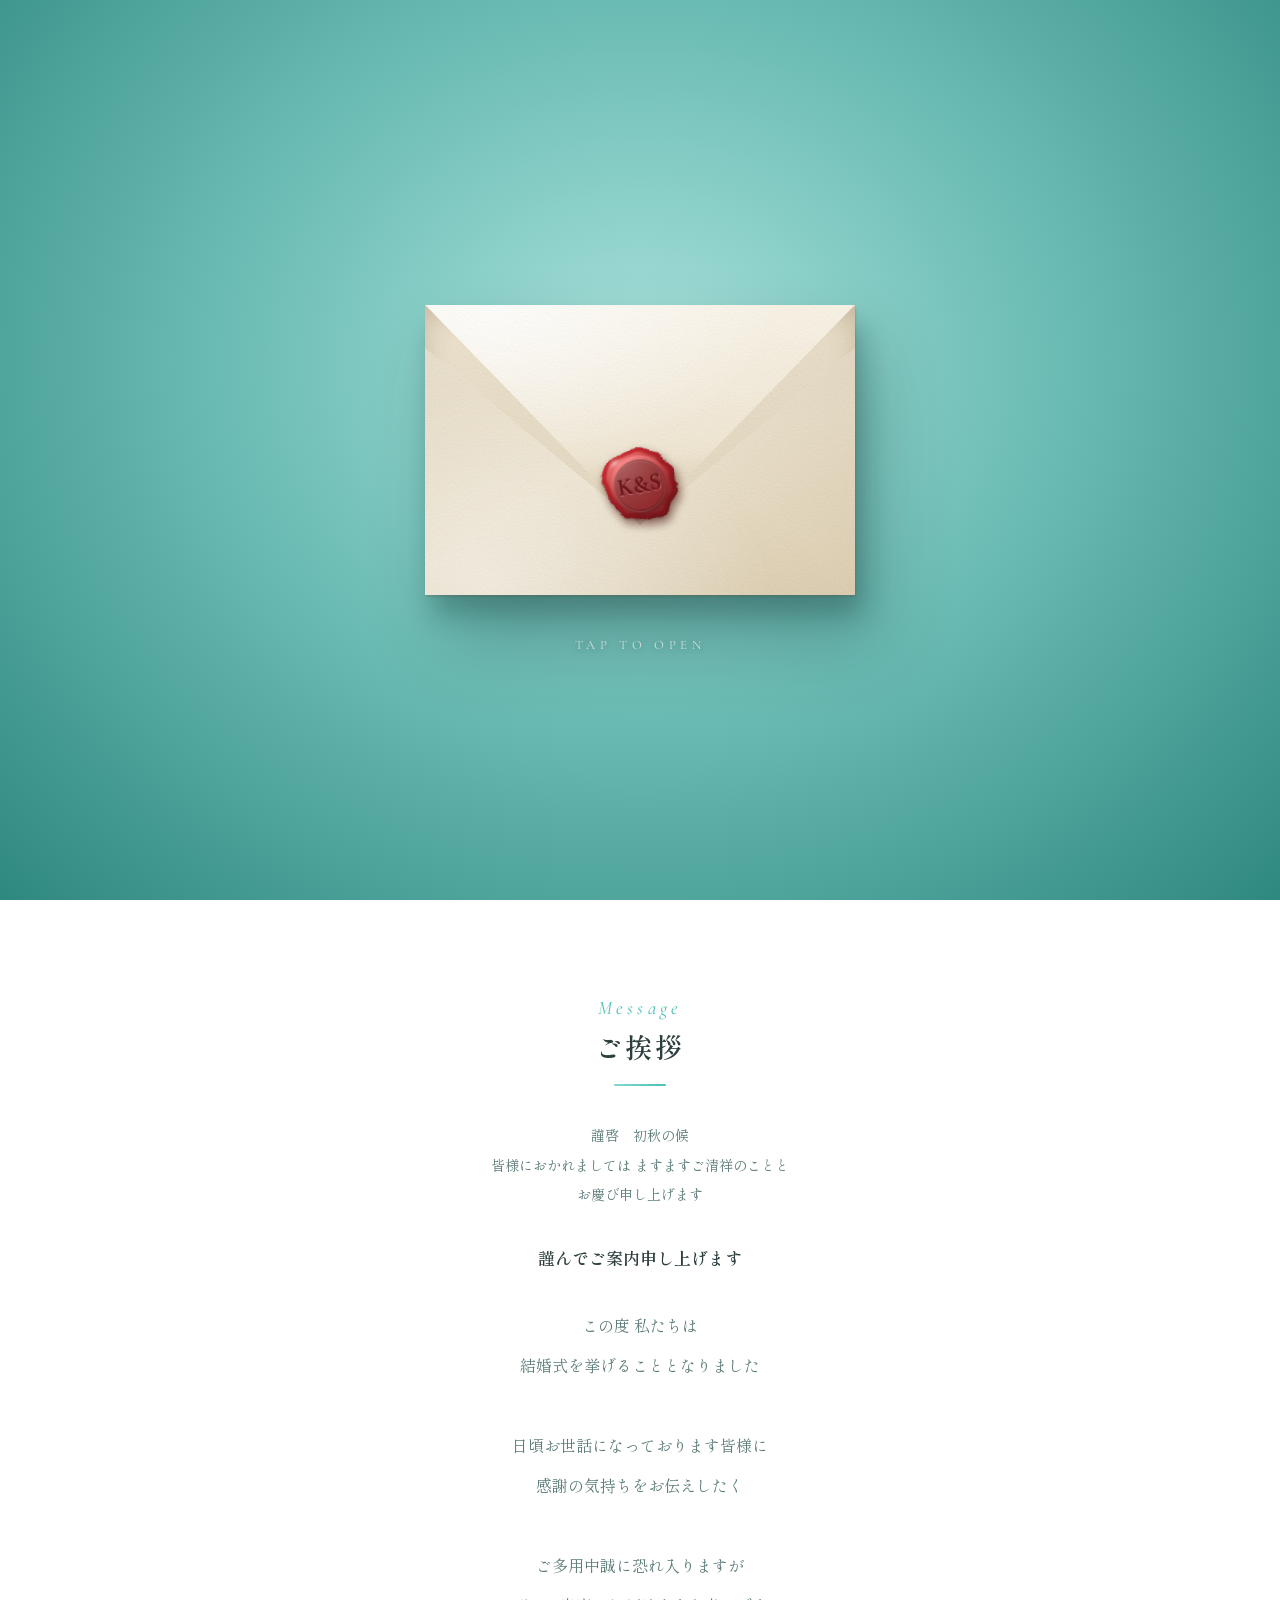
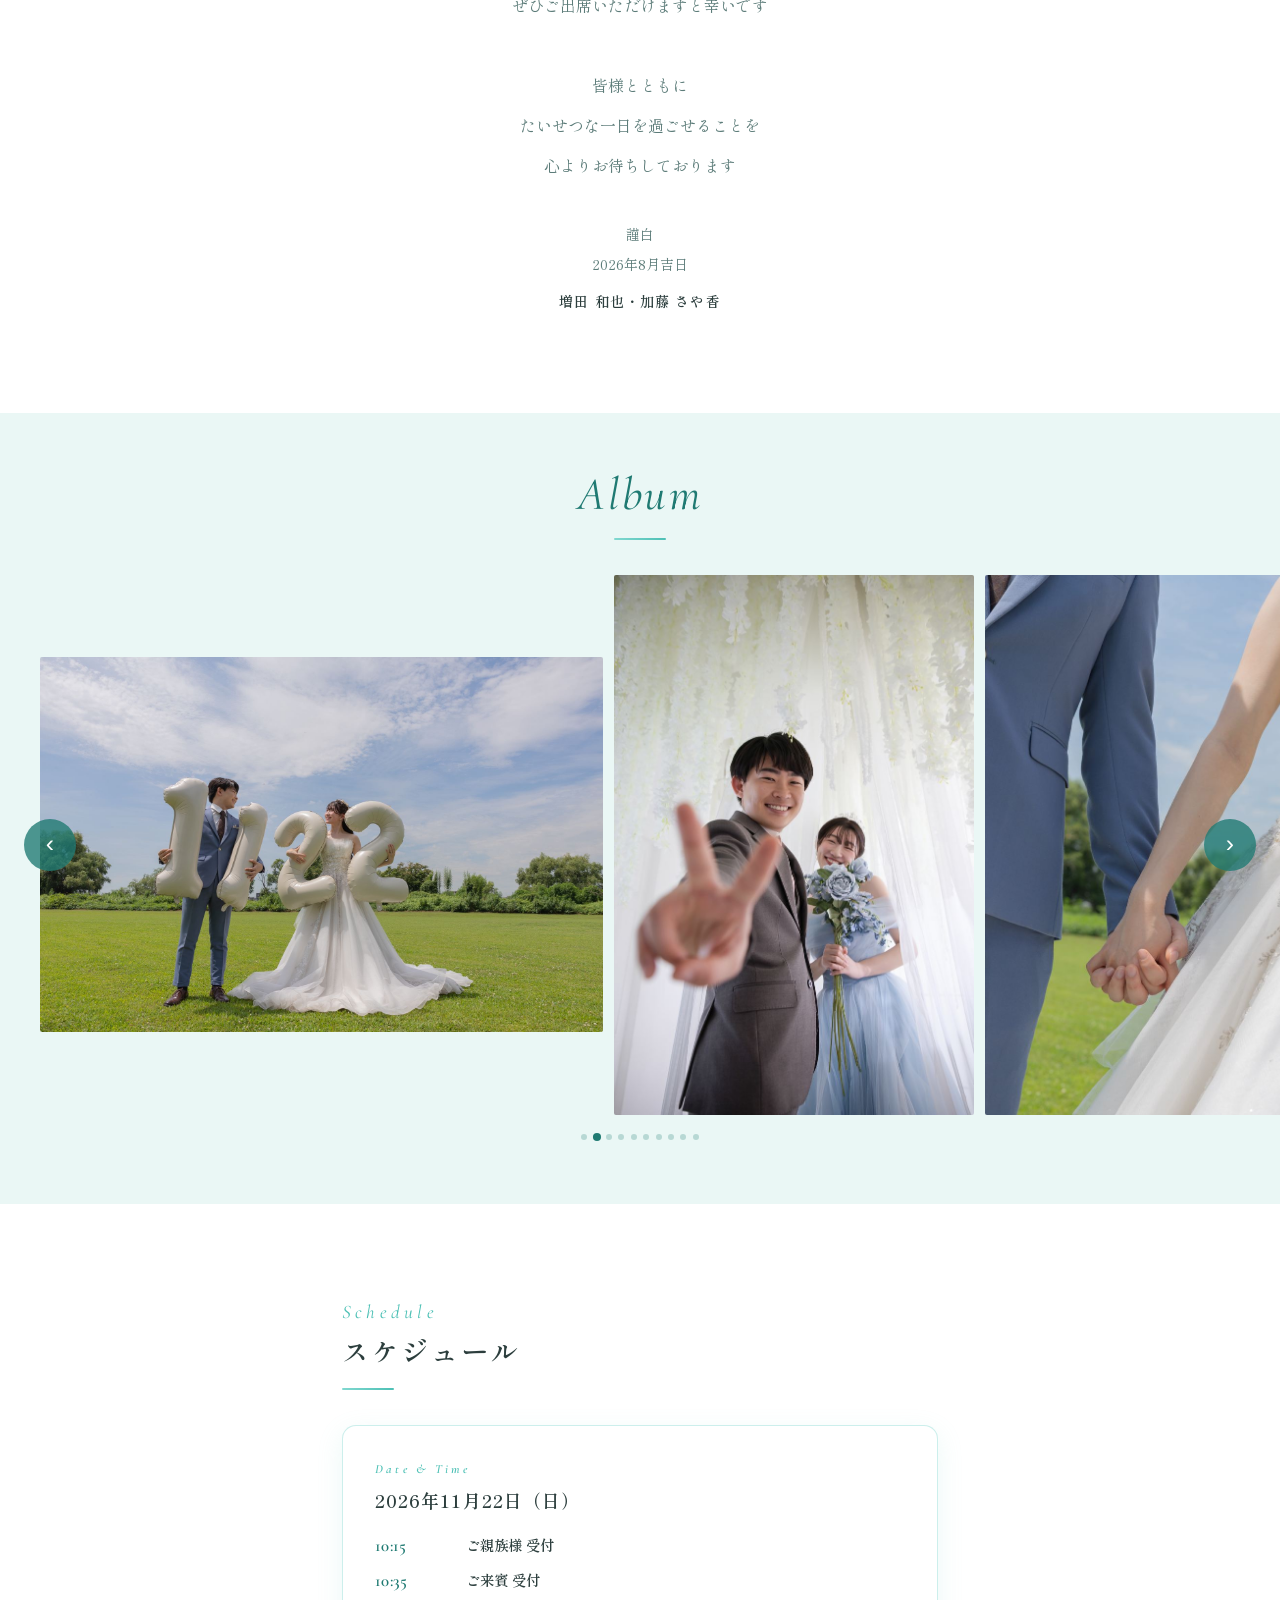
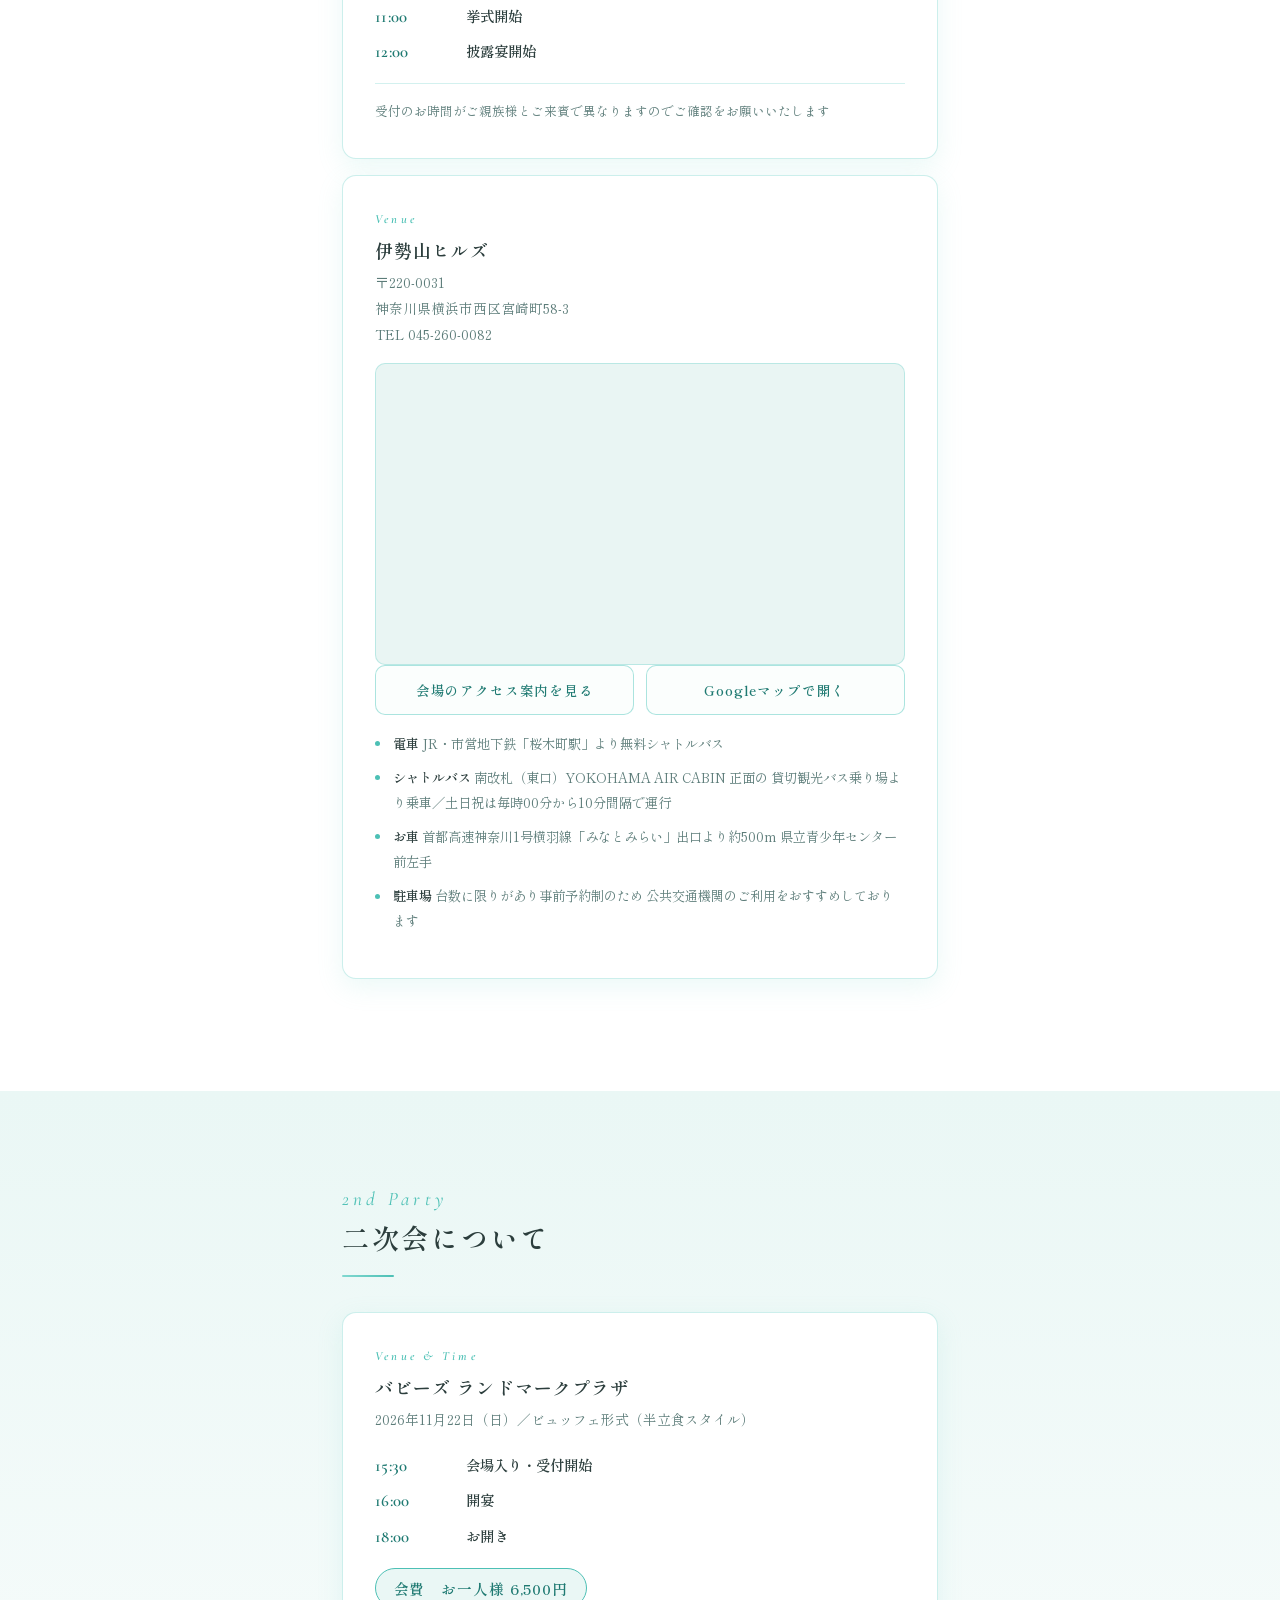
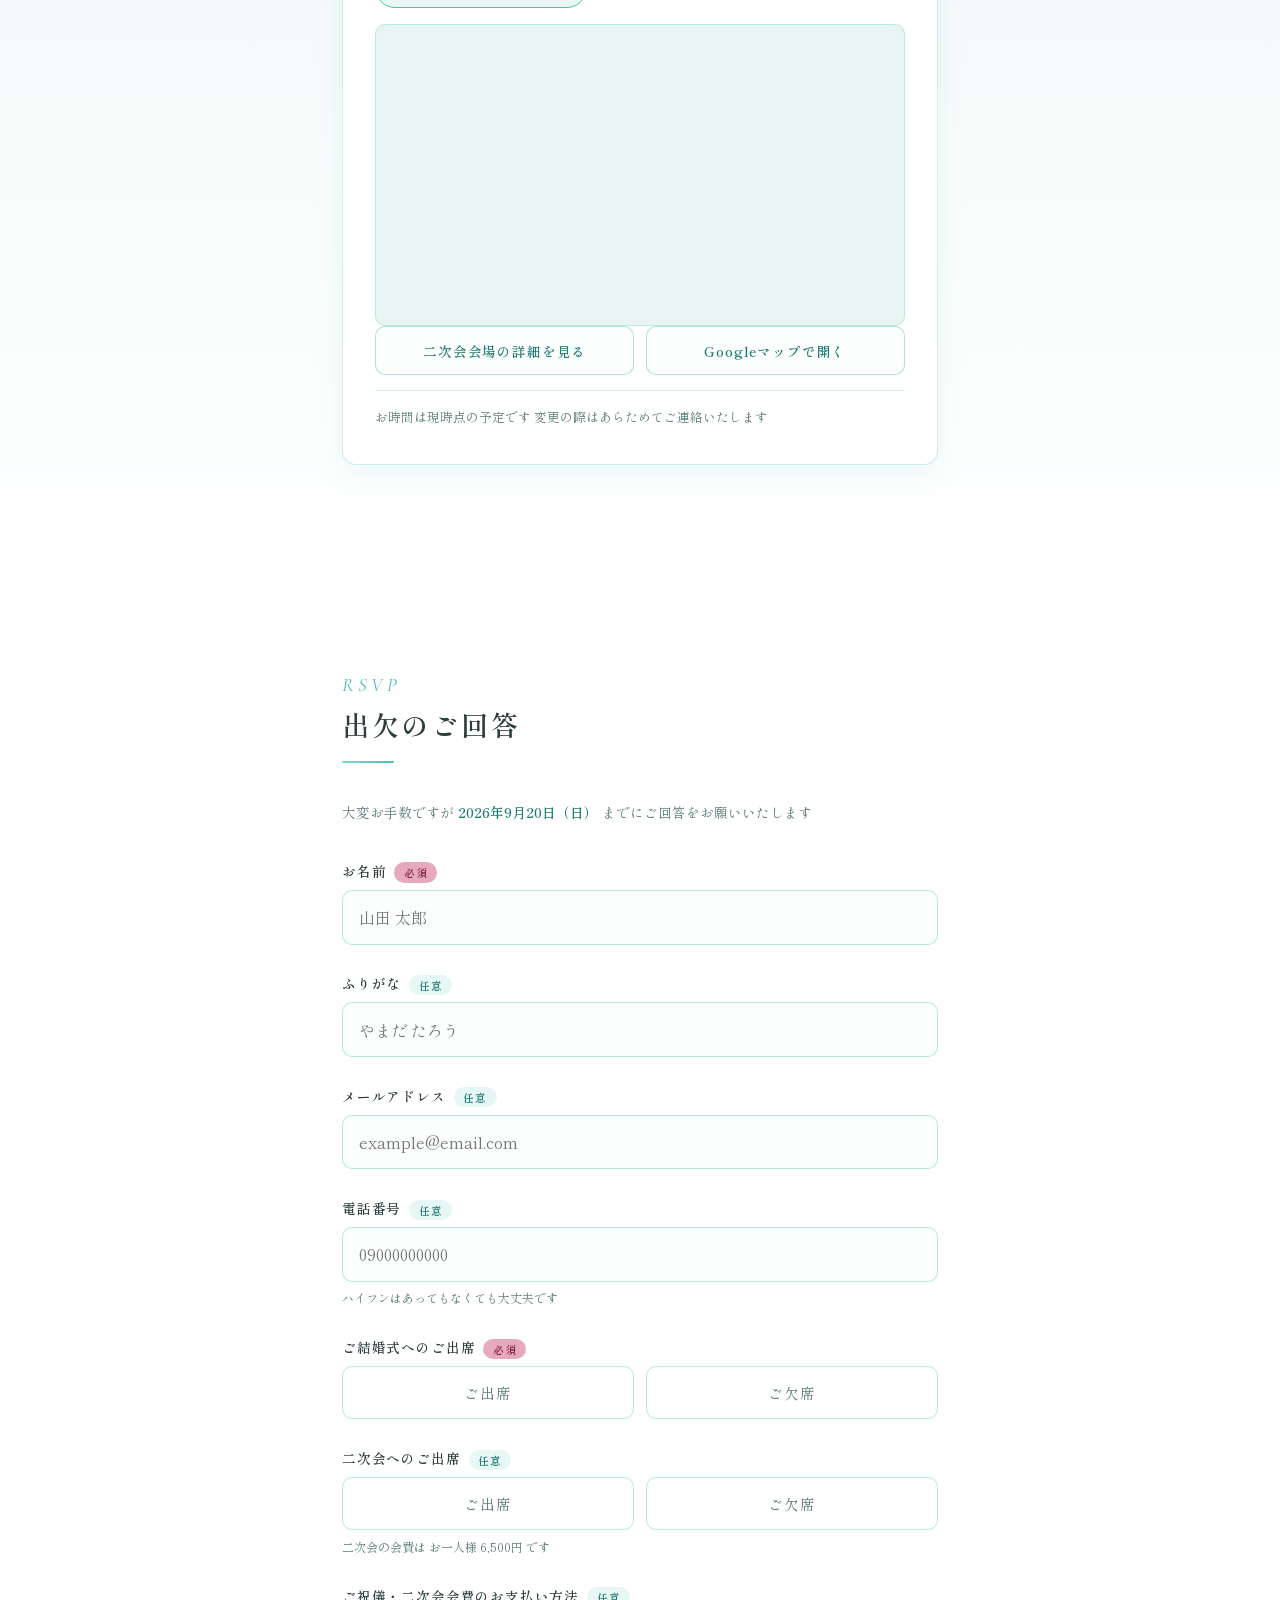
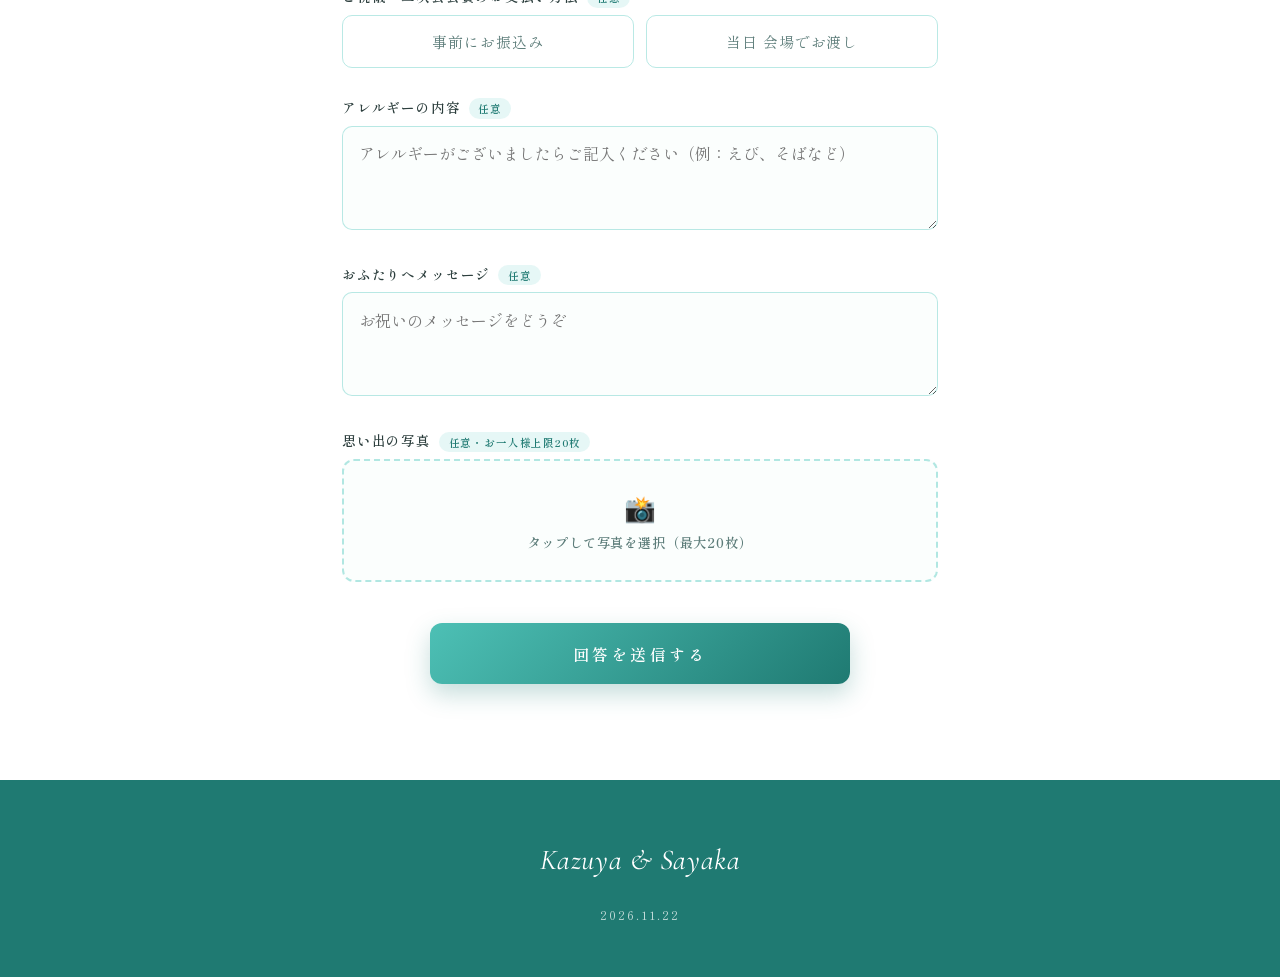
==== index.html @ 6a37d0f0 "CSS/JSの参照に版番号を付けて 更新が確実に届くようにする 一度サイトを開いたゲストのブラウザが古いCSS/JSを使い続け 修正が反映されない状態になっていた。 build.py がファイルの中身" ====
<!DOCTYPE html>
<html lang="ja">
<head>
  <meta charset="UTF-8">
  <meta name="viewport" content="width=device-width, initial-scale=1.0">
  <title>増田和也 ・ 加藤さや香 ご結婚式 招待状</title>
  <meta name="description" content="増田和也・加藤さや香 結婚式のご案内　2026年11月22日（日）伊勢山ヒルズ">
  <meta property="og:type" content="website">
  <meta property="og:title" content="増田和也 ・ 加藤さや香 ご結婚式 招待状">
  <meta property="og:description" content="2026年11月22日（日）伊勢山ヒルズ　ご出欠のご回答をお願いいたします">
  <meta property="og:image" content="https://kakky-lab.github.io/wedding-invitation/images/g01.jpg">
  <meta name="theme-color" content="#16233f">
  <link rel="preconnect" href="https://fonts.googleapis.com">
  <link rel="preconnect" href="https://fonts.gstatic.com" crossorigin>
  <link href="https://fonts.googleapis.com/css2?family=Shippori+Mincho:wght@400;600;800&family=Cormorant+Garamond:ital,wght@0,300;0,400;0,600;1,300;1,400;1,500&display=swap" rel="stylesheet">
  <link rel="stylesheet" href="assets/style.css?v=9e4cfbd7">
  <noscript><style>
    #opening{ display:none !important; }
    body.letter-locked{ overflow:auto !important; height:auto !important; }
    .fade-in{ opacity:1 !important; transform:none !important; }
  </style></noscript>
</head>
<body class="letter-locked" data-variant="both">

<!-- ══ オープニング：封筒 → 便箋 → 招待状 ══ -->
<div id="opening" class="opening">
  <div class="opening-inner">
    <button type="button" class="envelope" id="envelope" aria-label="封筒を開いて招待状を見る">
      <span class="env-body"></span>
      <span class="env-lining"></span>
      <span class="env-flap"></span>
      <span class="env-front"></span>

      <!-- 紙の繊維（光の当たり方まで計算して質感を出している） -->
      <span class="env-grain" aria-hidden="true">
        <svg viewBox="0 0 320 220" preserveAspectRatio="xMidYMid slice">
          <filter id="paperTex" x="0" y="0" width="100%" height="100%">
            <feTurbulence type="fractalNoise" baseFrequency="0.95" numOctaves="4" seed="3" result="n"/>
            <feDiffuseLighting in="n" lighting-color="#ffffff" surfaceScale="0.75">
              <feDistantLight azimuth="118" elevation="62"/>
            </feDiffuseLighting>
          </filter>
          <rect width="320" height="220" filter="url(#paperTex)"/>
        </svg>
      </span>

      <!-- 赤いシーリングワックス -->
      <span class="env-seal">
        <svg viewBox="0 0 200 200" aria-hidden="true">
          <defs>
            <radialGradient id="waxFill" cx="36%" cy="30%" r="78%">
              <stop offset="0%"   stop-color="#e05a5c"/>
              <stop offset="34%"  stop-color="#c62b30"/>
              <stop offset="72%"  stop-color="#951c22"/>
              <stop offset="100%" stop-color="#610f14"/>
            </radialGradient>
            <radialGradient id="waxGloss" cx="32%" cy="24%" r="30%">
              <stop offset="0%"   stop-color="#fff" stop-opacity=".4"/>
              <stop offset="60%"  stop-color="#fff" stop-opacity=".07"/>
              <stop offset="100%" stop-color="#fff" stop-opacity="0"/>
            </radialGradient>
            <linearGradient id="rimGrad" x1="30%" y1="0%" x2="70%" y2="100%">
              <stop offset="0%"   stop-color="#e8686a"/>
              <stop offset="50%"  stop-color="#a82228"/>
              <stop offset="100%" stop-color="#6d1116"/>
            </linearGradient>

            <!-- 溶けた蝋の不規則な輪郭 -->
            <filter id="blobEdge" x="-30%" y="-30%" width="160%" height="160%">
              <feTurbulence type="fractalNoise" baseFrequency="0.016 0.023" numOctaves="5" seed="11" result="t"/>
              <feDisplacementMap in="SourceGraphic" in2="t" scale="26"
                                 xChannelSelector="R" yChannelSelector="G"/>
            </filter>

            <!-- 盛り上がりの陰影（実際にライティングを計算している） -->
            <filter id="waxRelief" x="-30%" y="-30%" width="160%" height="160%">
              <feGaussianBlur in="SourceAlpha" stdDeviation="4" result="b"/>
              <feSpecularLighting in="b" surfaceScale="6" specularConstant="0.55"
                                  specularExponent="30" lighting-color="#ffd9d4" result="sp">
                <fePointLight x="56" y="38" z="130"/>
              </feSpecularLighting>
              <feComposite in="sp" in2="SourceAlpha" operator="in" result="spc"/>
              <feComposite in="SourceGraphic" in2="spc" operator="arithmetic"
                           k1="0" k2="1" k3="0.32" k4="0"/>
            </filter>
          </defs>

          <g filter="url(#waxRelief)">
            <g filter="url(#blobEdge)">
              <circle cx="100" cy="100" r="66" fill="url(#waxFill)"/>
            </g>
            <!-- 押印で盛り上がった縁 -->
            <circle cx="100" cy="100" r="49" fill="none" stroke="url(#rimGrad)" stroke-width="8"/>
            <!-- 押し込まれた面 -->
            <circle cx="100" cy="100" r="45" fill="#8d1b21"/>
            <circle cx="100" cy="100" r="45" fill="none" stroke="rgba(60,6,10,.4)" stroke-width="2.5"/>
            <circle cx="100" cy="100" r="45" fill="none" stroke="rgba(255,190,185,.22)"
                    stroke-width="1.6" transform="translate(0,2.4)"/>
          </g>
          <ellipse cx="72" cy="62" rx="30" ry="21" fill="url(#waxGloss)" transform="rotate(-26 72 62)"/>
        </svg>
        <span class="seal-mono">K&amp;S</span>
      </span>
    </button>

    <div class="letter" id="letter">
      <p class="letter-script">Wedding Invitation</p>
      <div class="letter-rule"></div>
      <p class="letter-names">増田 和也 <span>&amp;</span> 加藤 さや香</p>
      <p class="letter-date">2026 . 11 . 22</p>
      <p class="letter-lead">ご案内状をお届けいたします</p>
    </div>

    <p class="open-hint">TAP TO OPEN</p>
  </div>
</div>

<!-- ══ HERO ══ -->
<section id="hero">
  <div class="hero-media" id="hero-media">
    <div class="hero-slide is-active">
      <picture>
        <source media="(min-width:900px)" srcset="images/hero1-d.jpg">
        <img src="images/hero1-m.jpg" alt="" fetchpriority="high">
      </picture>
    </div>
    <div class="hero-slide">
      <picture>
        <source media="(min-width:900px)" srcset="images/hero2-d.jpg">
        <img src="images/hero2-m.jpg" alt="" loading="lazy">
      </picture>
    </div>
    <div class="hero-slide">
      <picture>
        <source media="(min-width:900px)" srcset="images/hero3-d.jpg">
        <img src="images/hero3-m.jpg" alt="" loading="lazy">
      </picture>
    </div>
  </div>
  <div class="hero-overlay"></div>
  <div class="hero-text">
    <span class="hero-title">Our Wedding</span>
    <p class="hero-date">2026 . 11 . 22</p>
    <p class="hero-names">増田 和也 <span>&amp;</span> 加藤 さや香</p>
  </div>
  <p class="scroll-hint">scroll</p>
</section>

<!-- ══ ご挨拶 ══ -->
<section id="message">
  <div class="section section-center fade-in">
    <p class="section-label">Message</p>
    <h2 class="section-title">ご挨拶</h2>
    <div class="divider"></div>
    <p class="message-text">
      <span class="message-greeting">
        謹啓　初秋の候<br>
        皆様におかれましては ますますご清祥のことと<br>
        お慶び申し上げます
      </span>
      <strong>謹んでご案内申し上げます</strong>
      この度 私たちは<br>結婚式を挙げることとなりました<br><br>
      日頃お世話になっております皆様に<br>
      感謝の気持ちをお伝えしたく<br><br>
      ご多用中誠に恐れ入りますが<br>
      ぜひご出席いただけますと幸いです<br><br>
      皆様とともに<br>
      たいせつな一日を過ごせることを<br>
      心よりお待ちしております
      <span class="message-close">
        謹白<br>
        2026年8月吉日
        <span class="message-sign">増田 和也・加藤 さや香</span>
      </span>
    </p>
  </div>
</section>

<!-- ══ ギャラリー ══ -->
<section id="gallery">
  <div class="gallery-head fade-in">
    <h2 class="album-title">Album</h2>
    <div class="divider"></div>
  </div>
  <div class="gallery">
    <button type="button" class="g-nav prev" aria-label="前の写真">&#8249;</button>
    <div class="g-track" id="g-track">
      <figure class="g-slide" style="--ar:1.5"><img src="images/g01.jpg" alt="" decoding="async"></figure>
      <figure class="g-slide" style="--ar:0.666"><img src="images/g02.jpg" alt="" decoding="async"></figure>
      <figure class="g-slide" style="--ar:0.666"><img src="images/g03.jpg" alt="" loading="lazy" decoding="async"></figure>
      <figure class="g-slide" style="--ar:1.5"><img src="images/g04.jpg" alt="" loading="lazy" decoding="async"></figure>
      <figure class="g-slide" style="--ar:0.666"><img src="images/g05.jpg" alt="" loading="lazy" decoding="async"></figure>
      <figure class="g-slide" style="--ar:1.5"><img src="images/g06.jpg" alt="" loading="lazy" decoding="async"></figure>
      <figure class="g-slide" style="--ar:0.666"><img src="images/g07.jpg" alt="" loading="lazy" decoding="async"></figure>
      <figure class="g-slide" style="--ar:0.666"><img src="images/g08.jpg" alt="" loading="lazy" decoding="async"></figure>
      <figure class="g-slide" style="--ar:1.5"><img src="images/g09.jpg" alt="" loading="lazy" decoding="async"></figure>
      <figure class="g-slide" style="--ar:1.5"><img src="images/g10.jpg" alt="" loading="lazy" decoding="async"></figure>
    </div>
    <button type="button" class="g-nav next" aria-label="次の写真">&#8250;</button>
  </div>
  <div class="g-dots" id="g-dots"></div>
</section>

<!-- ══ 一次会：スケジュールと会場 ══ -->
<section id="info" data-v="ceremony">
  <div class="section fade-in">
    <p class="section-label">Schedule</p>
    <h2 class="section-title">スケジュール</h2>
    <div class="divider"></div>

    <div class="info-box">
      <p class="info-label">Date &amp; Time</p>
      <p class="info-main">2026年11月22日（日）</p>
      <div style="margin-top:.9rem;">
        <div class="schedule-row"><span class="schedule-time">10:15</span><span class="schedule-label">ご親族様 受付</span></div>
        <div class="schedule-row"><span class="schedule-time">10:35</span><span class="schedule-label">ご来賓 受付</span></div>
        <div class="schedule-row"><span class="schedule-time">11:00</span><span class="schedule-label">挙式開始</span></div>
        <div class="schedule-row"><span class="schedule-time">12:00</span><span class="schedule-label">披露宴開始</span></div>
      </div>
      <p class="schedule-note">受付のお時間がご親族様とご来賓で異なりますのでご確認をお願いいたします</p>
    </div>

    <div class="info-box">
      <p class="info-label">Venue</p>
      <p class="info-main">伊勢山ヒルズ</p>
      <p class="info-sub">〒220-0031<br>神奈川県横浜市西区宮崎町58-3<br>TEL 045-260-0082</p>

      <!-- 会場写真：画像が用意でき次第 ここに img を追加 -->
      <div class="venue-photos" id="venue-photos-ceremony"></div>

      <div class="map-frame">
        <iframe
          src="https://maps.google.com/maps?q=%E4%BC%8A%E5%8B%A2%E5%B1%B1%E3%83%92%E3%83%AB%E3%82%BA%20%E7%A5%9E%E5%A5%88%E5%B7%9D%E7%9C%8C%E6%A8%AA%E6%B5%9C%E5%B8%82%E8%A5%BF%E5%8C%BA%E5%AE%AE%E5%B4%8E%E7%94%BA58-3&amp;z=16&amp;output=embed"
          title="伊勢山ヒルズ 地図" loading="lazy"
          referrerpolicy="no-referrer-when-downgrade" allowfullscreen></iframe>
      </div>

      <div class="link-row">
        <a class="link-btn" href="https://www.bestbridal.co.jp/yokohama/iseyama-hills/access/" target="_blank" rel="noopener">会場のアクセス案内を見る</a>
        <a class="link-btn" href="https://www.google.com/maps/search/?api=1&amp;query=%E4%BC%8A%E5%8B%A2%E5%B1%B1%E3%83%92%E3%83%AB%E3%82%BA" target="_blank" rel="noopener">Googleマップで開く</a>
      </div>

      <ul class="access-list">
        <li><strong>電車</strong> JR・市営地下鉄「桜木町駅」より無料シャトルバス</li>
        <li><strong>シャトルバス</strong> 南改札（東口）YOKOHAMA AIR CABIN 正面の 貸切観光バス乗り場より乗車／土日祝は毎時00分から10分間隔で運行</li>
        <li><strong>お車</strong> 首都高速神奈川1号横羽線「みなとみらい」出口より約500m 県立青少年センター前左手</li>
        <li><strong>駐車場</strong> 台数に限りがあり事前予約制のため 公共交通機関のご利用をおすすめしております</li>
      </ul>
    </div>
  </div>
</section>

<!-- ══ 二次会 ══ -->
<section id="party-info" data-v="party">
  <div class="section fade-in">
    <p class="section-label">2nd Party</p>
    <h2 class="section-title">二次会について</h2>
    <div class="divider"></div>

    <div class="info-box">
      <p class="info-label">Venue &amp; Time</p>
      <p class="info-main">バビーズ ランドマークプラザ</p>
      <p class="info-sub">2026年11月22日（日）／ビュッフェ形式（半立食スタイル）</p>

      <div style="margin-top:.9rem;">
        <div class="schedule-row"><span class="schedule-time">15:30</span><span class="schedule-label">会場入り・受付開始</span></div>
        <div class="schedule-row"><span class="schedule-time">16:00</span><span class="schedule-label">開宴</span></div>
        <div class="schedule-row"><span class="schedule-time">18:00</span><span class="schedule-label">お開き</span></div>
      </div>

      <p class="fee-badge">会費　お一人様 6,500円</p>

      <!-- 会場写真：画像が用意でき次第 ここに img を追加 -->
      <div class="venue-photos" id="venue-photos-party"></div>

      <div class="map-frame">
        <iframe
          src="https://maps.google.com/maps?q=%E3%83%A9%E3%83%B3%E3%83%89%E3%83%9E%E3%83%BC%E3%82%AF%E3%83%97%E3%83%A9%E3%82%B6%20%E6%A8%AA%E6%B5%9C&amp;z=16&amp;output=embed"
          title="バビーズ ランドマークプラザ 地図" loading="lazy"
          referrerpolicy="no-referrer-when-downgrade" allowfullscreen></iframe>
      </div>

      <div class="link-row">
        <a class="link-btn" href="https://kekkonshikisoudan.com/lagf/bubbys-landmark-plaza/" target="_blank" rel="noopener">二次会会場の詳細を見る</a>
        <a class="link-btn" href="https://www.google.com/maps/search/?api=1&amp;query=%E3%83%90%E3%83%93%E3%83%BC%E3%82%BA%20%E3%83%A9%E3%83%B3%E3%83%89%E3%83%9E%E3%83%BC%E3%82%AF%E3%83%97%E3%83%A9%E3%82%B6" target="_blank" rel="noopener">Googleマップで開く</a>
      </div>

      <p class="schedule-note">お時間は現時点の予定です 変更の際はあらためてご連絡いたします</p>
    </div>
  </div>
</section>

<!-- ══ 出欠のご回答 ══ -->
<section id="rsvp">
  <div class="section fade-in">
    <p class="section-label">RSVP</p>
    <h2 class="section-title">出欠のご回答</h2>
    <div class="divider"></div>
    <p class="form-note">大変お手数ですが <strong>2026年9月20日（日）</strong> までにご回答をお願いいたします</p>

    <p class="draft-note" id="draft-note">
      <span>前回の入力内容を復元しました</span>
      <button type="button" id="draft-clear">入力をリセット</button>
    </p>

    <form id="rsvp-form">

      <div class="form-group">
        <label for="f-name">お名前<span class="required">必須</span></label>
        <input type="text" id="f-name" name="name" placeholder="山田 太郎" autocomplete="name" required>
      </div>

      <div class="form-group">
        <label for="f-kana">ふりがな<span class="optional">任意</span></label>
        <input type="text" id="f-kana" name="nameKana" placeholder="やまだ たろう">
      </div>

      <div class="form-group">
        <label for="f-email">メールアドレス<span class="optional">任意</span></label>
        <input type="email" id="f-email" name="email" placeholder="example@email.com" autocomplete="email">
      </div>

      <div class="form-group">
        <label for="f-tel">電話番号<span class="optional">任意</span></label>
        <input type="tel" id="f-tel" name="tel" placeholder="09000000000" autocomplete="tel" inputmode="tel">
        <p class="field-hint">ハイフンはあってもなくても大丈夫です</p>
      </div>

      <div class="form-group" data-v="ceremony">
        <label>ご結婚式へのご出席<span class="required">必須</span></label>
        <div class="radio-group">
          <div class="radio-item">
            <input type="radio" name="attendance" id="attend-yes" value="参加します" required>
            <label for="attend-yes">ご出席</label>
          </div>
          <div class="radio-item">
            <input type="radio" name="attendance" id="attend-no" value="参加しません">
            <label for="attend-no">ご欠席</label>
          </div>
        </div>
      </div>

      <div class="form-group" data-v="party">
        <label>二次会へのご出席<span class="optional" id="party-attendance-badge">任意</span></label>
        <div class="radio-group">
          <div class="radio-item">
            <input type="radio" name="partyAttendance" id="party-yes" value="参加します">
            <label for="party-yes">ご出席</label>
          </div>
          <div class="radio-item">
            <input type="radio" name="partyAttendance" id="party-no" value="参加しません">
            <label for="party-no">ご欠席</label>
          </div>
        </div>
        <p class="field-hint">二次会の会費は お一人様 6,500円 です</p>
      </div>

      <div class="form-group">
        <label>
          <span data-v="ceremony">ご祝儀</span><span class="v-both-only">・</span><span data-v="party">二次会会費</span>のお支払い方法<span class="optional">任意</span>
        </label>
        <div class="radio-group">
          <div class="radio-item">
            <input type="radio" name="giftMethod" id="gift-transfer" value="事前振込">
            <label for="gift-transfer">事前にお振込み</label>
          </div>
          <div class="radio-item">
            <input type="radio" name="giftMethod" id="gift-day" value="当日会場にてお渡し">
            <label for="gift-day">当日 会場でお渡し</label>
          </div>
        </div>

        <div class="bank-card" id="bank-card">
          <p class="bank-name">Bank Transfer</p>
          <div class="bank-row"><span class="bank-key">銀行名</span><span class="bank-val">みずほ銀行</span></div>
          <div class="bank-row"><span class="bank-key">支店名</span><span class="bank-val">本郷支店（075）</span></div>
          <div class="bank-row"><span class="bank-key">口座種別</span><span class="bank-val">普通預金</span></div>
          <div class="bank-row"><span class="bank-key">口座番号</span><span class="bank-val">4179333</span></div>
          <div class="bank-row"><span class="bank-key">口座名義</span><span class="bank-val">マスダ カズヤ</span></div>
          <p class="bank-deadline">事前にお振込みの場合は 2026年11月21日（土）までにお願いいたします</p>
        </div>
      </div>

      <div class="form-group">
        <label for="f-allergy">アレルギーの内容<span class="optional">任意</span></label>
        <textarea id="f-allergy" name="allergy" placeholder="アレルギーがございましたらご記入ください（例：えび、そばなど）"></textarea>
      </div>

      <div class="form-group">
        <label for="f-message">おふたりへメッセージ<span class="optional">任意</span></label>
        <textarea id="f-message" name="message" placeholder="お祝いのメッセージをどうぞ"></textarea>
      </div>

      <div class="form-group">
        <label>思い出の写真<span class="optional">任意・お一人様上限20枚</span></label>
        <label class="file-upload" for="photo-input">
          <input type="file" id="photo-input" accept="image/*" multiple>
          <div class="fu-icon">&#128248;</div>
          <div class="fu-text">タップして写真を選択（最大20枚）</div>
        </label>
        <p class="file-count" id="file-count"></p>
        <div class="file-preview" id="file-preview"></div>
      </div>

      <button type="submit" class="submit-btn" id="submit-btn">回答を送信する</button>
      <p id="error-msg">送信に失敗しました。お手数ですが時間をおいて再度お試しいただくか、増田までご連絡ください。</p>
    </form>

    <div id="thanks">
      <p class="thanks-icon">Thank you</p>
      <h2>ご回答ありがとうございます</h2>
      <p>当日お会いできることを<br>心よりお待ちしております</p>
    </div>
  </div>
</section>

<footer>
  <span class="footer-names">Kazuya &amp; Sayaka</span>
  <p>2026.11.22</p>
</footer>

<script src="assets/app.js?v=9e4cfbd7"></script>
</body>
</html>
---- assets/style.css ----
/* ═══════════════════════════════════════════════
   増田和也・加藤さや香 Web招待状
   ─ 基調はティファニーブルー
   ─ 和文は明朝体 欧文はセリフ体
   ═══════════════════════════════════════════════ */

*{ margin:0; padding:0; box-sizing:border-box; }

:root{
  --tiffany:      #81d8d0;
  --tiffany-deep: #4dc0b5;
  --tiffany-dark: #1f7a72;
  --tiffany-mist: #eaf7f5;

  --blush:      #ffd9e6;
  --blush-deep: #e7a9bd;

  --cream: #fbfefd;
  --white: #ffffff;

  /* 封筒の紙 */
  --paper-1: #f7f1e4;
  --paper-2: #efe6d3;
  --paper-3: #e4d8c0;
  /* 封蝋 */
  --wax:      #c0272d;
  --wax-dark: #7d1319;
  --gold:     #c9a961;

  --ink: #2c3e3d;
  --sub: #5c7c79;

  --serif-jp: 'Shippori Mincho', 'Hiragino Mincho ProN', 'Yu Mincho', 'YuMincho', serif;
  --serif-en: 'Cormorant Garamond', 'Times New Roman', serif;
}

html{ scroll-behavior:smooth; }

body{
  font-family: var(--serif-jp);
  background: var(--cream);
  color: var(--ink);
  overflow-x: hidden;
  -webkit-font-smoothing: antialiased;
}
body.letter-locked{ overflow:hidden; height:100vh; }

/* バージョン切り替え（全体版 / 一次会のみ / 二次会のみ） */
body[data-variant="ceremony"] [data-v="party"]{ display:none !important; }
body[data-variant="party"]    [data-v="ceremony"]{ display:none !important; }
body[data-variant="ceremony"] .v-both-only,
body[data-variant="party"]    .v-both-only{ display:none !important; }

/* ══ オープニング：封筒 → 便箋 → 招待状 ══ */
#opening{
  position:fixed; inset:0; z-index:9999;
  display:flex; align-items:center; justify-content:center;
  background:
    radial-gradient(ellipse at 50% 40%, #a6e0da 0%, #6bbcb4 46%, #2f8880 100%);
  transition: opacity .9s ease, visibility .9s;
}
#opening.done{ opacity:0; visibility:hidden; pointer-events:none; }

.opening-inner{ position:relative; width:min(92vw, 430px); }

.envelope{
  position:relative; display:block; width:100%; aspect-ratio:1.48/1;
  transform-style:preserve-3d; perspective:1200px;
  border:none; background:none; padding:0; cursor:pointer; z-index:1;
  animation: env-float 5s ease-in-out infinite;
}
.envelope:focus-visible{ outline:2px solid #fff; outline-offset:16px; }

.opening.opened .envelope{
  animation:none;
  transform: translateY(var(--drop, 0px));
  transition: transform 1s cubic-bezier(.2,.8,.25,1) .55s;
}
.opening.unfolding .envelope{
  opacity:0;
  transform: translateY(calc(var(--drop, 0px) + 20px));
  transition: opacity .7s ease, transform .7s ease;
}

/* 封筒の内側（開くと見える裏地） */
.env-lining{
  position:absolute; inset:0; border-radius:2px; z-index:1;
  background: linear-gradient(168deg, #ece2ce 0%, #ded2b8 100%);
  box-shadow: inset 0 10px 24px rgba(120,96,54,.28);
}
/* 封筒本体（クリーム色の紙） */
.env-body{
  position:absolute; inset:0; border-radius:2px; z-index:0;
  background:
    radial-gradient(130% 100% at 18% 8%, rgba(255,255,255,.72) 0%, rgba(255,255,255,0) 52%),
    linear-gradient(158deg, var(--paper-1) 0%, var(--paper-2) 54%, var(--paper-3) 100%);
  /* 紙の小口 → 接地の影 → 落ち影（光は左上から） */
  box-shadow:
    0 1px 0 rgba(255,255,255,.6) inset,
    1px 2px 2px rgba(92,72,40,.2),
    8px 20px 26px rgba(18,58,56,.3),
    20px 46px 74px rgba(14,52,50,.28);
}
/* フタ */
.env-flap{
  position:absolute; top:0; left:0; width:100%; height:76%;
  background:
    radial-gradient(120% 130% at 16% 2%, rgba(255,255,255,.8) 0%, rgba(255,255,255,0) 55%),
    linear-gradient(176deg, #faf5ea 0%, #f0e7d5 60%, #e2d5ba 100%);
  clip-path: polygon(0 0, 100% 0, 50% 100%);
  transform-origin: top center; transform: rotateX(0deg);
  transition: transform .9s cubic-bezier(.62,.02,.28,1);
  z-index:6;
  /* clip-path の形どおりに影が落ちるので 紙が重なって見える */
  filter: drop-shadow(1px 3px 3px rgba(92,72,40,.34));
}
.opening.opened .env-flap{ transform: rotateX(180deg); z-index:1; }

/* フタの縁に落ちる影（紙の厚みを出す） */
.env-flap::after{
  content:''; position:absolute; inset:0;
  background: linear-gradient(176deg, rgba(0,0,0,0) 66%, rgba(120,96,54,.2) 100%);
  clip-path: polygon(0 0, 100% 0, 50% 100%);
}

/* 前面ポケット */
.env-front{
  position:absolute; inset:0; z-index:5;
  background:
    radial-gradient(120% 120% at 14% 96%, rgba(255,255,255,.5) 0%, rgba(255,255,255,0) 55%),
    linear-gradient(168deg, #f6efe2 0%, #ece2cd 52%, #dbcdb0 100%);
  clip-path: polygon(0 100%, 0 15%, 50% 76%, 100% 15%, 100% 100%);
}
/* 左右の折り目 */
.env-front::after{
  content:''; position:absolute; inset:0;
  background:
    linear-gradient(to bottom right, rgba(140,116,72,.14) 0%, rgba(140,116,72,0) 46%),
    linear-gradient(to bottom left,  rgba(140,116,72,.14) 0%, rgba(140,116,72,0) 46%);
  clip-path: polygon(0 100%, 0 15%, 50% 76%, 100% 15%, 100% 100%);
}

/* 紙の質感（ごく薄いグレイン） */
.env-grain{
  position:absolute; inset:0; z-index:7; pointer-events:none;
  border-radius:2px; overflow:hidden;
  opacity:.2; mix-blend-mode:multiply;
}
.env-grain svg{ width:100%; height:100%; display:block; }

/* 赤い封蝋 */
.env-seal{
  position:absolute; top:62%; left:50%;
  transform:translate(-50%,-50%) rotate(-5deg);
  width:26%; aspect-ratio:1; z-index:8;
  display:flex; align-items:center; justify-content:center;
  transition: transform .45s ease, opacity .45s ease;
}
.opening.opened .env-seal{ transform:translate(-50%,-50%) scale(.14) rotate(-32deg); opacity:0; }
.env-seal svg{ width:100%; height:100%; display:block;
  /* 蝋が紙に接している影 */
  filter: drop-shadow(2px 5px 5px rgba(74,22,18,.5)) drop-shadow(0 1px 1px rgba(74,22,18,.4)); }
.env-seal .seal-mono{
  position:absolute;
  transform: rotate(-5deg);
  font-family: var(--serif-en); font-size:clamp(1.05rem,3.8vw,1.45rem); font-weight:600;
  letter-spacing:.04em; color:#6d1116;
  /* 下に明るい縁を置くと 押し込まれたように見える */
  text-shadow: 0 1px 0 rgba(255,178,172,.42), 0 -1px 1px rgba(50,4,8,.6);
}

.open-hint{
  position:absolute; left:50%; bottom:-3.6rem; transform:translateX(-50%);
  white-space:nowrap; font-family:var(--serif-en); font-size:.8rem;
  letter-spacing:.36em; color:rgba(255,255,255,.9);
  text-shadow:0 1px 6px rgba(0,60,56,.4);
  animation: hint-pulse 2.4s ease-in-out infinite;
  transition: opacity .3s;
}
.opening.opened .open-hint{ opacity:0; animation:none; }

/* 便箋 */
.letter{
  position:absolute; left:50%; bottom:6%; width:86%;
  transform: translate(-50%,0) scale(.98);
  background: linear-gradient(176deg, #fffdf8 0%, #f8f3e9 100%);
  border-radius:2px; padding:1.8rem 1.3rem; text-align:center;
  z-index:3; opacity:0;
  box-shadow: 0 22px 46px rgba(20,60,58,.4);
  transition: transform 1s cubic-bezier(.2,.8,.25,1) .55s, opacity .35s ease .55s;
}
.opening.opened .letter{
  opacity:1;
  transform: translate(-50%, calc(var(--lift, 90px) * -1)) scale(1);
}
.opening.unfolding .letter{
  transform: translate(-50%, calc(var(--lift2, 110px) * -1)) scale(1.08);
  transition: transform .85s cubic-bezier(.3,.7,.2,1), opacity .6s ease;
}

.letter-script{
  font-family:var(--serif-en); font-style:italic; font-weight:500;
  font-size:1.75rem; color:var(--tiffany-dark); line-height:1.2;
}
.letter-rule{ width:46px; height:1px; background:var(--gold); margin:.9rem auto 1rem; }
.letter-names{ font-size:1.05rem; font-weight:600; color:var(--ink); letter-spacing:.12em; }
.letter-names span{ font-family:var(--serif-en); font-style:italic; color:var(--wax); margin:0 .45rem; }
.letter-date{
  font-family:var(--serif-en); letter-spacing:.34em;
  color:var(--sub); font-size:.85rem; margin-top:.55rem;
}
.letter-lead{ font-size:.8rem; color:var(--sub); line-height:1.9; margin-top:.9rem; }

@keyframes env-float{ 0%,100%{transform:translateY(0)} 50%{transform:translateY(-10px)} }
@keyframes hint-pulse{ 0%,100%{opacity:.45} 50%{opacity:1} }

@media (max-height: 640px){
  .letter{ padding:1.1rem 1rem; }
  .letter-script{ font-size:1.35rem; }
  .letter-lead{ display:none; }
  .opening-inner{ width:min(74vw, 320px); }
}

/* ══ HERO（写真がゆっくり切り替わる） ══ */
#hero{
  position:relative; min-height:100vh; min-height:100svh;
  display:flex; flex-direction:column; align-items:center; justify-content:flex-end;
  overflow:hidden; background:var(--tiffany-dark);
}
.hero-media{ position:absolute; inset:0; overflow:hidden; }
.hero-slide{
  position:absolute; inset:0; opacity:0;
  transition: opacity 2s ease;
}
.hero-slide.is-active{ opacity:1; }
.hero-slide img{
  width:100%; height:100%; object-fit:cover; display:block;
  transform:scale(1.05); transition:transform 9s ease-out;
}
.hero-slide.is-active img{ transform:scale(1); }

.hero-overlay{
  position:absolute; inset:0; z-index:1;
  background: linear-gradient(to top,
    rgba(23,72,68,.88) 0%, rgba(23,72,68,.52) 26%,
    rgba(23,72,68,.08) 58%, transparent 100%);
}
.hero-text{ position:relative; z-index:2; text-align:center; padding:3rem 1.5rem 4.5rem; width:100%; }

.hero-title{
  display:block;
  font-family:var(--serif-en); font-style:italic; font-weight:400;
  font-size:clamp(3.6rem, 17vw, 6rem);
  line-height:1; color:#fff; letter-spacing:.01em;
  text-shadow:0 6px 26px rgba(0,40,38,.45);
}
.hero-date{
  font-family:var(--serif-en); letter-spacing:.52em;
  color:var(--tiffany); font-size:clamp(.85rem,3vw,1.05rem);
  margin:1.4rem 0 .9rem; padding-left:.52em;
  text-shadow:0 2px 10px rgba(0,40,38,.5);
}
.hero-names{
  font-size:clamp(1.15rem,4.4vw,1.5rem); font-weight:600; color:#fff;
  letter-spacing:.16em; text-shadow:0 2px 14px rgba(0,40,38,.45);
}
.hero-names span{ font-family:var(--serif-en); font-style:italic; color:var(--tiffany); margin:0 .6rem; }
.scroll-hint{
  position:absolute; bottom:1.4rem; left:50%; transform:translateX(-50%); z-index:2;
  font-family:var(--serif-en); font-size:.72rem; letter-spacing:.4em;
  color:rgba(255,255,255,.75); animation:bounce 2s infinite;
}
@keyframes bounce{ 0%,100%{transform:translateX(-50%) translateY(0)} 50%{transform:translateX(-50%) translateY(8px)} }

/* ══ 共通セクション ══ */
.section{ padding:4.5rem 1.5rem; max-width:660px; margin:0 auto; }
.section-label{
  font-family:var(--serif-en); font-style:italic; font-size:1.2rem;
  letter-spacing:.22em; color:var(--tiffany-deep); margin-bottom:.4rem;
}
.section-title{ font-size:1.45rem; font-weight:600; color:var(--ink); letter-spacing:.1em; }
.divider{
  width:52px; height:2px; border-radius:2px;
  background:linear-gradient(90deg, var(--tiffany), var(--tiffany-deep));
  margin:1.1rem 0 2.2rem;
}
.section-center{ text-align:center; }
.section-center .divider{ margin-left:auto; margin-right:auto; }

#message{ background:var(--white); }
.message-text{ font-size:.95rem; line-height:2.3; color:var(--sub); text-align:center; }
.message-text strong{ display:block; font-size:1.06rem; color:var(--ink); margin-bottom:1.6rem; font-weight:600; }
.message-greeting{ display:block; font-size:.88rem; margin-bottom:1.7rem; line-height:2.1; }
.message-close{ display:block; font-size:.88rem; margin-top:2.2rem; line-height:2.1; }
.message-sign{ display:block; margin-top:.5rem; font-weight:600; color:var(--ink); letter-spacing:.08em; }

/* ══ アルバム（横スクロール＋左右ボタン・ループ） ══ */
#gallery{ background:var(--tiffany-mist); padding:3.5rem 0 4rem; }
.gallery-head{ max-width:660px; margin:0 auto 1.8rem; padding:0 1.5rem; text-align:center; }
.gallery-head .divider{ margin-left:auto; margin-right:auto; }
.album-title{
  font-family:var(--serif-en); font-style:italic; font-weight:400;
  font-size:clamp(2.2rem, 8vw, 2.9rem); letter-spacing:.06em;
  color:var(--tiffany-dark); line-height:1.1;
}

.gallery{ position:relative; --gh:min(54vh, 430px); }
.g-track{
  display:flex; align-items:center; gap:.7rem;
  height:var(--gh); overflow-x:auto; padding:0 1.5rem;
  scroll-snap-type:x mandatory; scroll-behavior:smooth;
  -webkit-overflow-scrolling:touch; scrollbar-width:none;
}
.g-track::-webkit-scrollbar{ display:none; }
.g-slide{
  flex:0 0 auto;
  /* 縦・横どちらの写真も切らずに見せる。
     幅は画面幅で頭打ちにし 高さは写真の比率にまかせて上下中央に置く */
  width:min(86vw, calc(var(--gh) * var(--ar, .667)));
  max-height:var(--gh);
  scroll-snap-align:center;
  border-radius:2px; overflow:hidden; background:#dceeeb;
}
.g-slide img{ width:100%; height:auto; display:block; }

.g-nav{
  position:absolute; top:50%; transform:translateY(-50%); z-index:3;
  width:44px; height:44px; border-radius:50%; border:none; cursor:pointer;
  background:rgba(31,122,114,.78); color:#fff; font-size:1.35rem; line-height:1;
  display:flex; align-items:center; justify-content:center;
  transition:background .2s;
}
.g-nav:hover{ background:var(--tiffany-dark); }
.g-nav.prev{ left:.5rem; }
.g-nav.next{ right:.5rem; }

.g-dots{ display:flex; justify-content:center; gap:.4rem; margin-top:1.2rem; flex-wrap:wrap; }
.g-dot{
  width:6px; height:6px; border-radius:50%; border:none; padding:0; cursor:pointer;
  background:rgba(31,122,114,.25); transition:background .2s, transform .2s;
}
.g-dot.active{ background:var(--tiffany-dark); transform:scale(1.35); }

/* ══ 情報カード ══ */
#info, #party-info{ background:var(--white); }
#party-info{ background:linear-gradient(180deg, var(--tiffany-mist), var(--white)); }

.info-box{
  background:var(--white); border-radius:14px; padding:1.9rem 1.6rem; margin-bottom:1rem;
  border:1px solid rgba(129,216,208,.4); box-shadow:0 8px 26px rgba(129,216,208,.16);
}
.info-label{
  font-family:var(--serif-en); font-style:italic; font-weight:600;
  font-size:.78rem; letter-spacing:.26em; color:var(--tiffany-deep); margin-bottom:.6rem;
}
.info-main{ font-size:1.12rem; font-weight:600; color:var(--ink); letter-spacing:.06em; }
.info-sub{ font-size:.85rem; color:var(--sub); margin-top:.45rem; line-height:1.9; }

.schedule-row{ display:flex; align-items:baseline; gap:.8rem; padding:.42rem 0; }
.schedule-time{
  font-family:var(--serif-en); font-weight:600; font-size:1.05rem;
  color:var(--tiffany-dark); min-width:78px; letter-spacing:.02em;
}
.schedule-label{ font-size:.9rem; color:var(--ink); font-weight:600; }
.schedule-note{
  font-size:.79rem; color:var(--sub); line-height:1.9;
  margin-top:.9rem; padding-top:.9rem; border-top:1px solid rgba(129,216,208,.35);
}

.fee-badge{
  display:inline-block; margin-top:.9rem; padding:.55rem 1.1rem;
  border:1px solid var(--tiffany-deep); border-radius:999px;
  background:var(--tiffany-mist);
  font-size:.92rem; font-weight:600; color:var(--tiffany-dark); letter-spacing:.06em;
}

/* 会場写真（用意でき次第 差し替え） */
.venue-photos{ display:grid; grid-template-columns:1fr 1fr; gap:.5rem; margin-top:1rem; }
.venue-photos:empty{ display:none; }
.venue-photos img{ width:100%; aspect-ratio:4/3; object-fit:cover; border-radius:10px; display:block; }
.venue-photos.single{ grid-template-columns:1fr; }

.map-frame{
  margin-top:1rem; border-radius:10px; overflow:hidden;
  border:1px solid rgba(129,216,208,.45); line-height:0; background:#e9f5f3;
}
.map-frame iframe{ width:100%; height:230px; border:0; display:block; }

.link-btn{
  display:flex; align-items:center; justify-content:center; gap:.5rem;
  margin-top:.7rem; padding:.85rem 1rem; border-radius:10px;
  border:1px solid rgba(129,216,208,.65); background:var(--cream);
  color:var(--tiffany-dark); font-family:var(--serif-jp);
  font-size:.85rem; font-weight:600; text-decoration:none; letter-spacing:.06em;
  transition:background .2s, border-color .2s;
}
.link-btn:hover{ background:var(--tiffany-mist); border-color:var(--tiffany-deep); }

.access-list{ list-style:none; margin-top:1rem; }
.access-list li{
  font-size:.83rem; color:var(--sub); line-height:1.9;
  padding-left:1.1rem; position:relative; margin-bottom:.55rem;
}
.access-list li::before{
  content:''; position:absolute; left:0; top:.78em;
  width:5px; height:5px; border-radius:50%; background:var(--tiffany-deep);
}
.access-list strong{ color:var(--ink); font-weight:600; }

/* ══ フォーム ══ */
#rsvp{ background:var(--white); }
.form-note{ font-size:.85rem; color:var(--sub); line-height:2; margin-bottom:2.2rem; }
.form-note strong{ color:var(--tiffany-dark); font-weight:600; }
.form-group{ margin-bottom:1.8rem; }

/* 入力の下書きを復元したときのお知らせ */
.draft-note{
  display:none; align-items:center; gap:.4rem 1rem; flex-wrap:wrap;
  margin:-1.2rem 0 1.9rem; padding:.75rem .95rem;
  background:var(--tiffany-mist); border:1px solid rgba(129,216,208,.55);
  border-radius:10px; font-size:.78rem; color:var(--tiffany-dark); line-height:1.7;
}
.draft-note.show{ display:flex; }
.draft-note button{
  border:none; background:none; padding:0; cursor:pointer;
  font-family:var(--serif-jp); font-size:.78rem; color:var(--sub);
  text-decoration:underline; text-underline-offset:3px;
}
.draft-note button:hover{ color:var(--tiffany-dark); }

label{
  display:block; font-size:.85rem; font-weight:600; color:var(--ink);
  margin-bottom:.55rem; letter-spacing:.06em;
}
label .required, label .optional{
  margin-left:.5rem; font-size:.66rem; padding:.16rem .6rem;
  border-radius:999px; font-weight:600; letter-spacing:.08em;
}
label .required{ background:var(--blush-deep); color:#7e2140; }
label .optional{ background:rgba(129,216,208,.2); color:var(--tiffany-dark); }

.field-hint{ font-size:.75rem; color:var(--sub); margin-top:.4rem; line-height:1.7; }

input[type=text], input[type=email], input[type=tel], textarea{
  width:100%; padding:.9rem 1rem;
  border:1.5px solid rgba(129,216,208,.55); border-radius:10px;
  background:var(--cream); font-family:var(--serif-jp);
  font-size:1rem; color:var(--ink); outline:none;
  transition:border-color .2s, box-shadow .2s; -webkit-appearance:none;
}
input:focus, textarea:focus{
  border-color:var(--tiffany-deep);
  box-shadow:0 0 0 4px rgba(129,216,208,.2);
}
textarea{ resize:vertical; min-height:104px; }

.radio-group{ display:flex; gap:.8rem; flex-wrap:wrap; }
.radio-item{ flex:1; min-width:140px; }
.radio-item input[type=radio]{ position:absolute; opacity:0; width:0; height:0; }
.radio-item label{
  display:flex; align-items:center; justify-content:center; margin-bottom:0;
  padding:.95rem .6rem; border:1.5px solid rgba(129,216,208,.55); border-radius:10px;
  cursor:pointer; font-size:.92rem; font-weight:400; color:var(--sub);
  text-align:center; letter-spacing:.06em; transition:all .2s;
}
.radio-item input[type=radio]:checked + label{
  background:linear-gradient(135deg, var(--tiffany), var(--tiffany-deep));
  border-color:var(--tiffany-deep); color:#fff; font-weight:600;
  box-shadow:0 6px 16px rgba(77,192,181,.32);
}
.radio-item input[type=radio]:focus-visible + label{ outline:2px solid var(--tiffany-deep); outline-offset:2px; }

.bank-card{
  background:linear-gradient(160deg, #eafaf7, #f4fffc);
  border:1.5px dashed var(--tiffany-deep); border-radius:12px;
  padding:1.5rem; margin-top:1rem; display:none;
}
.bank-card.show{ display:block; }
.bank-name{
  font-family:var(--serif-en); font-style:italic; font-weight:600;
  color:var(--tiffany-dark); font-size:.85rem; letter-spacing:.18em; margin-bottom:1rem;
}
.bank-row{
  display:flex; justify-content:space-between; align-items:center; gap:1rem;
  padding:.58rem 0; border-bottom:1px solid rgba(31,122,114,.12);
}
.bank-row:last-of-type{ border-bottom:none; }
.bank-key{ font-size:.78rem; color:var(--sub); white-space:nowrap; }
.bank-val{ font-size:.95rem; color:var(--ink); font-weight:600; letter-spacing:.06em; text-align:right; }
.bank-deadline{
  margin-top:1rem; padding-top:.9rem; border-top:1px solid rgba(31,122,114,.12);
  font-size:.8rem; color:#b23a63; font-weight:600; line-height:1.8;
}

.file-upload{
  border:2px dashed rgba(129,216,208,.6); border-radius:12px;
  padding:1.7rem 1rem; text-align:center; background:var(--cream);
  cursor:pointer; transition:border-color .2s, background .2s;
}
.file-upload:hover{ border-color:var(--tiffany-deep); background:var(--tiffany-mist); }
.file-upload input{ display:none; }
.file-upload .fu-icon{ font-size:1.6rem; margin-bottom:.45rem; }
.file-upload .fu-text{ font-size:.84rem; color:var(--sub); }
.file-count{ font-size:.78rem; color:var(--tiffany-dark); margin-top:.6rem; font-weight:600; text-align:center; }
.file-preview{ display:grid; grid-template-columns:repeat(4,1fr); gap:.4rem; margin-top:.8rem; }
.file-preview img{ width:100%; aspect-ratio:1; object-fit:cover; border-radius:8px; }

.submit-btn{
  width:100%; padding:1.15rem;
  background:linear-gradient(135deg, var(--tiffany-deep), var(--tiffany-dark));
  color:#fff; border:none; border-radius:12px; font-family:var(--serif-jp);
  font-size:1rem; font-weight:600; letter-spacing:.2em; cursor:pointer;
  margin-top:1.4rem; transition:box-shadow .2s, transform .15s;
  box-shadow:0 10px 24px rgba(31,122,114,.26);
}
.submit-btn:disabled{ opacity:.55; cursor:wait; }
.submit-btn:active{ transform:scale(.99); }

#thanks{ display:none; text-align:center; padding:3.5rem 1rem; }
#thanks .thanks-icon{ font-family:var(--serif-en); font-style:italic; font-size:2rem; color:var(--tiffany-deep); margin-bottom:1rem; }
#thanks h2{ font-size:1.3rem; margin-bottom:1.2rem; color:var(--ink); font-weight:600; letter-spacing:.08em; }
#thanks p{ font-size:.9rem; color:var(--sub); line-height:2; }

#error-msg{
  display:none; background:#fff0f3; border:1px solid var(--blush-deep);
  color:#b23a63; padding:1rem; border-radius:10px;
  font-size:.85rem; margin-top:1rem; text-align:center; line-height:1.8;
}

/* ══ フッター ══ */
footer{
  background:var(--tiffany-dark); color:rgba(255,255,255,.72); text-align:center;
  padding:3rem 1.5rem; font-size:.76rem; letter-spacing:.16em; line-height:2.2;
}
footer .footer-names{
  font-family:var(--serif-en); font-style:italic; font-size:1.8rem;
  color:#fff; display:block; margin-bottom:.7rem; letter-spacing:.02em;
}

.fade-in{ opacity:0; transform:translateY(18px); transition:opacity .8s ease, transform .8s ease; }
.fade-in.visible{ opacity:1; transform:translateY(0); }

/* ═══ PC向けの最適化 ═══ */
@media (min-width: 900px){
  /* ヒーローは 左＝タイトル / 右＝写真 の2カラム */
  #hero{ display:grid; grid-template-columns:1fr 1fr; align-items:stretch; }
  .hero-media{ position:relative; grid-column:2; grid-row:1; inset:auto; height:100%; }
  .hero-overlay{ display:none; }
  .hero-text{
    grid-column:1; grid-row:1;
    display:flex; flex-direction:column; align-items:center; justify-content:center;
    padding:4rem 3rem;
    background:
      radial-gradient(ellipse at 50% 40%, #ffffff 0%, var(--tiffany-mist) 60%, #dcf1ee 100%);
  }
  .hero-title{ font-size:clamp(4rem, 6.4vw, 7rem); color:var(--tiffany-dark); text-shadow:none; }
  .hero-date{ color:var(--tiffany-deep); text-shadow:none; margin:1.8rem 0 1.2rem; }
  .hero-names{ color:var(--ink); text-shadow:none; }
  .hero-names span{ color:var(--tiffany-deep); }
  .scroll-hint{ left:25%; color:var(--tiffany-dark); }

  .section{ padding:6rem 2rem; }
  .section-title{ font-size:1.7rem; }
  .message-text{ font-size:1rem; line-height:2.5; }

  .gallery{ --gh:min(62vh, 540px); }
  .g-slide{ width:min(44vw, calc(var(--gh) * var(--ar, .667))); }
  .g-track{ padding:0 max(1.5rem, calc((100vw - 1200px) / 2)); }
  .g-nav{ width:52px; height:52px; font-size:1.55rem; }
  .g-nav.prev{ left:1.5rem; }
  .g-nav.next{ right:1.5rem; }

  .info-box{ padding:2.2rem 2rem; }
  .map-frame iframe{ height:300px; }
  .link-row{ display:grid; grid-template-columns:1fr 1fr; gap:.7rem; }
  .link-row .link-btn{ margin-top:0; }
  .venue-photos img{ aspect-ratio:3/2; }

  .submit-btn{ max-width:420px; margin-left:auto; margin-right:auto; display:block; }
}

@media (min-width: 1200px){ .hero-title{ font-size:7rem; } }

@media (prefers-reduced-motion: reduce){
  html{ scroll-behavior:auto; }
  .envelope, .open-hint, .scroll-hint{ animation:none; }
  .env-flap, .letter, .env-seal, #opening{ transition-duration:.01ms; }
  .hero-slide, .hero-slide img{ transition:none; }
  .g-track{ scroll-behavior:auto; }
  .fade-in{ opacity:1; transform:none; transition:none; }
}
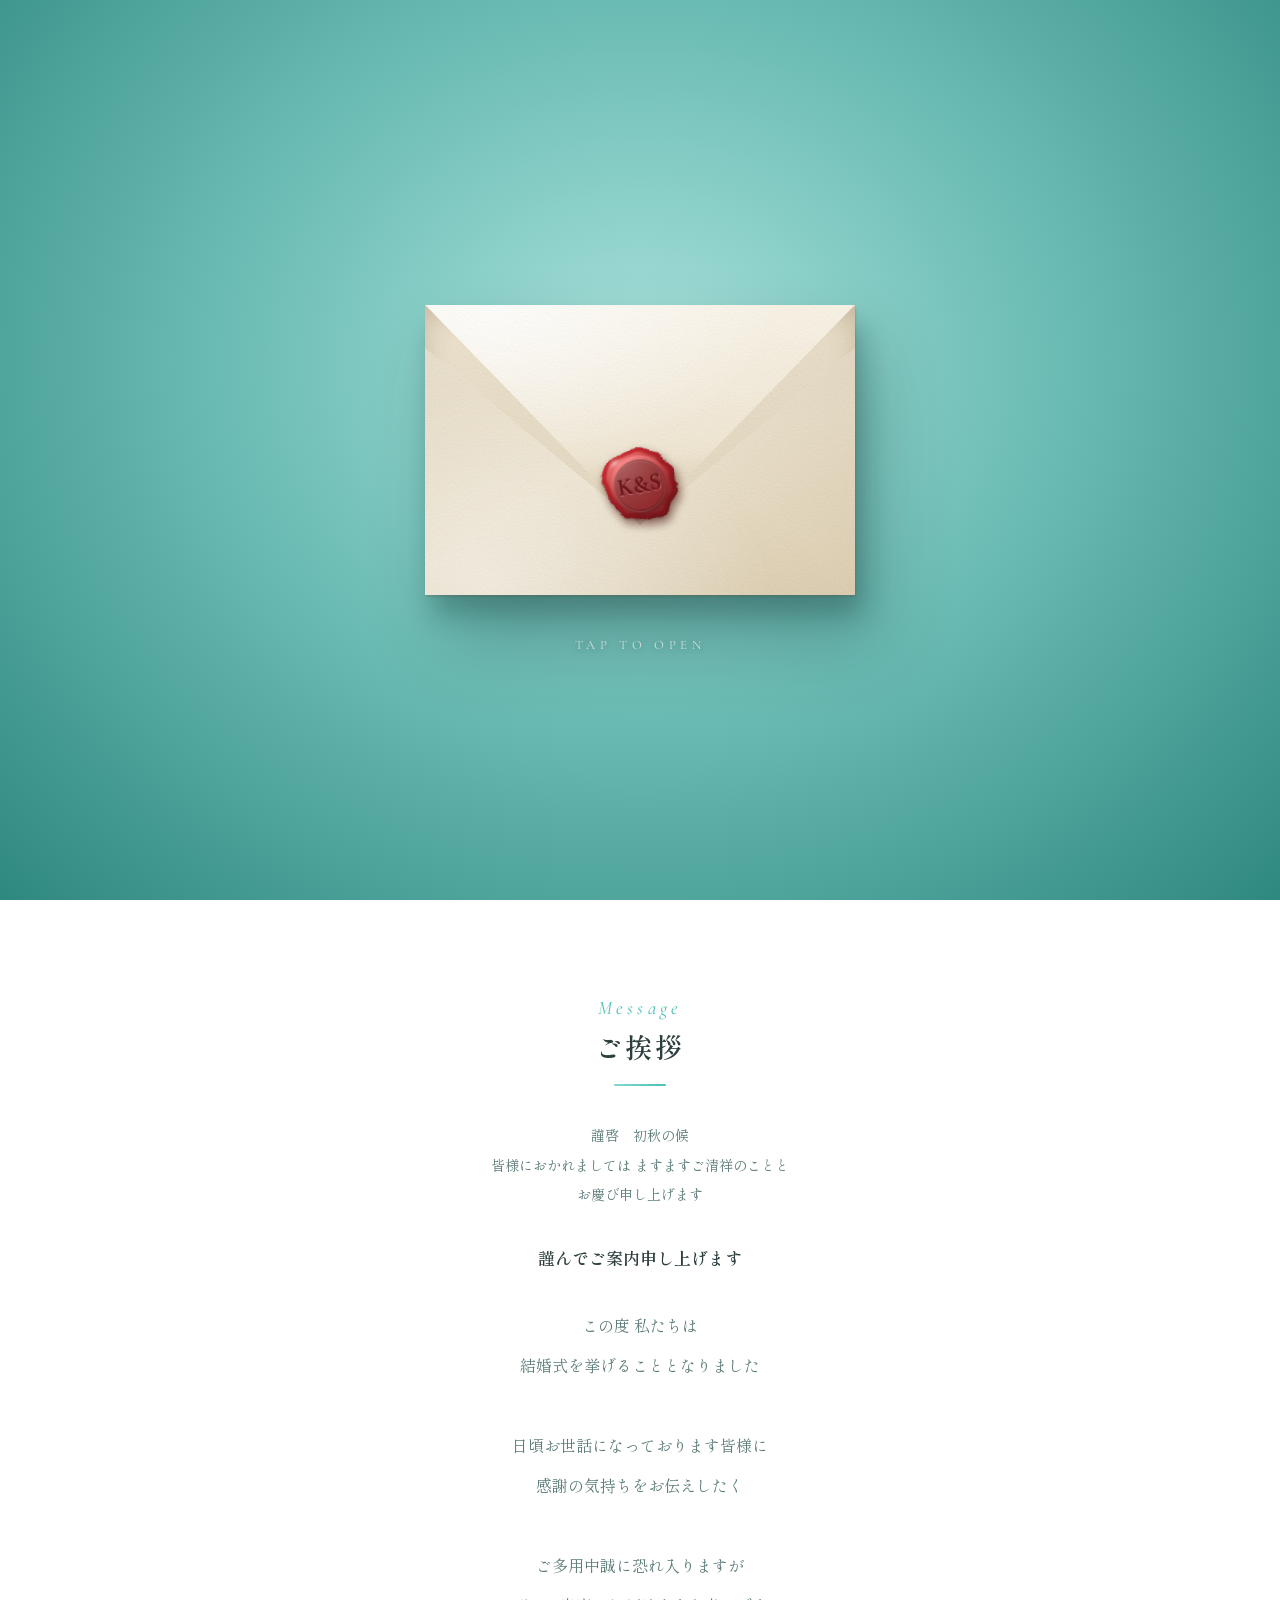
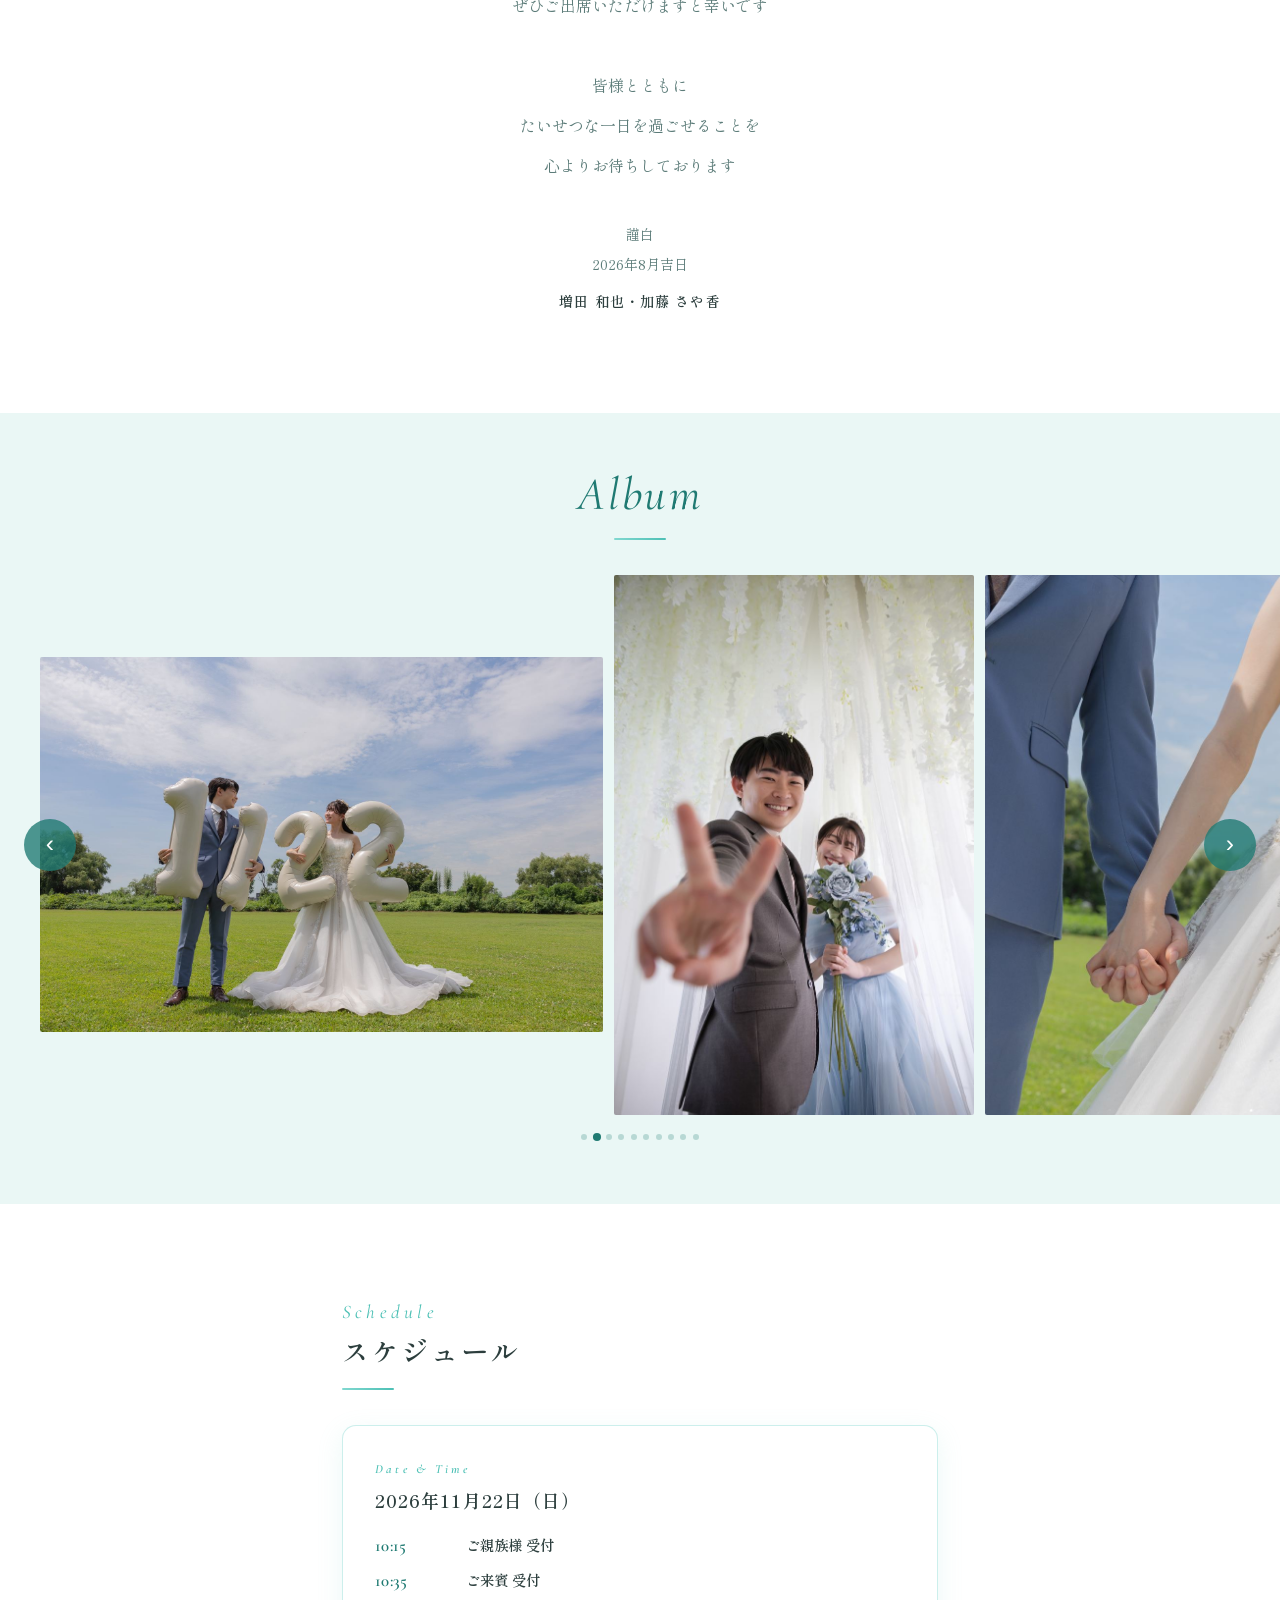
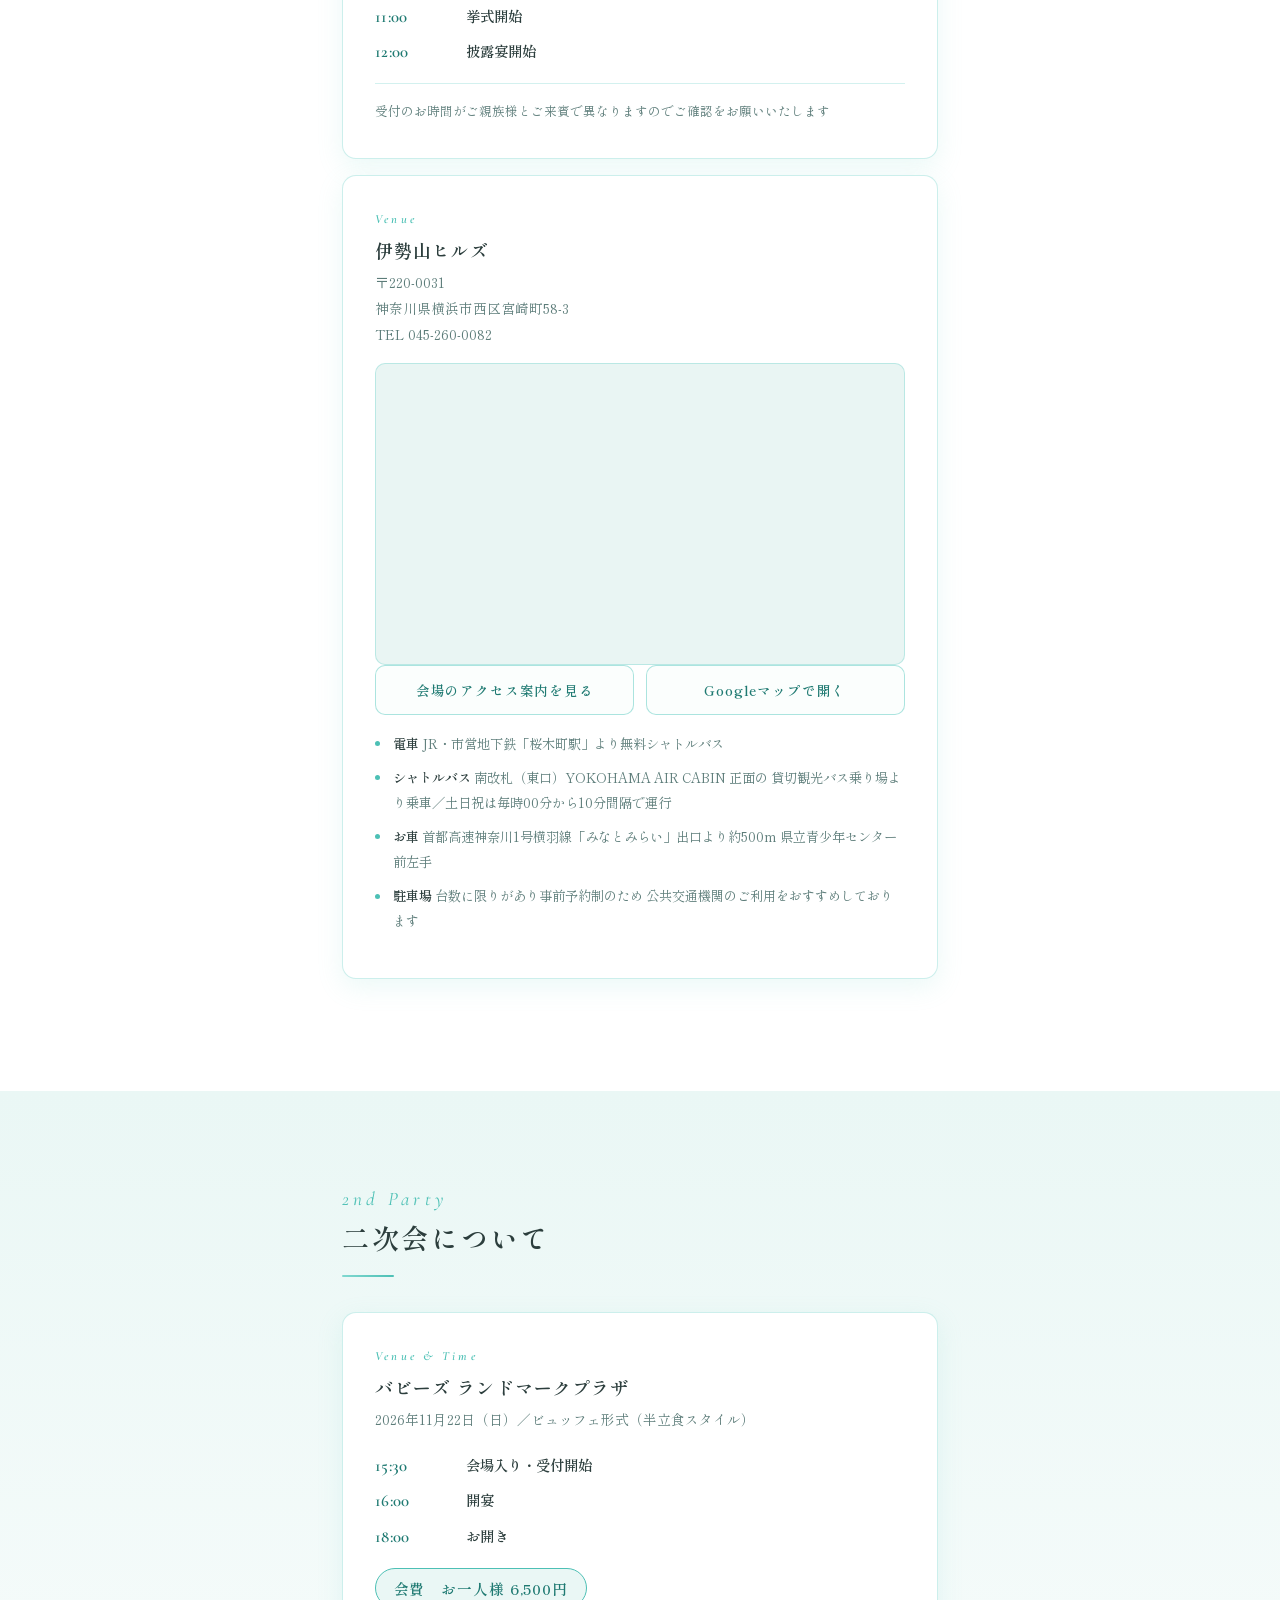
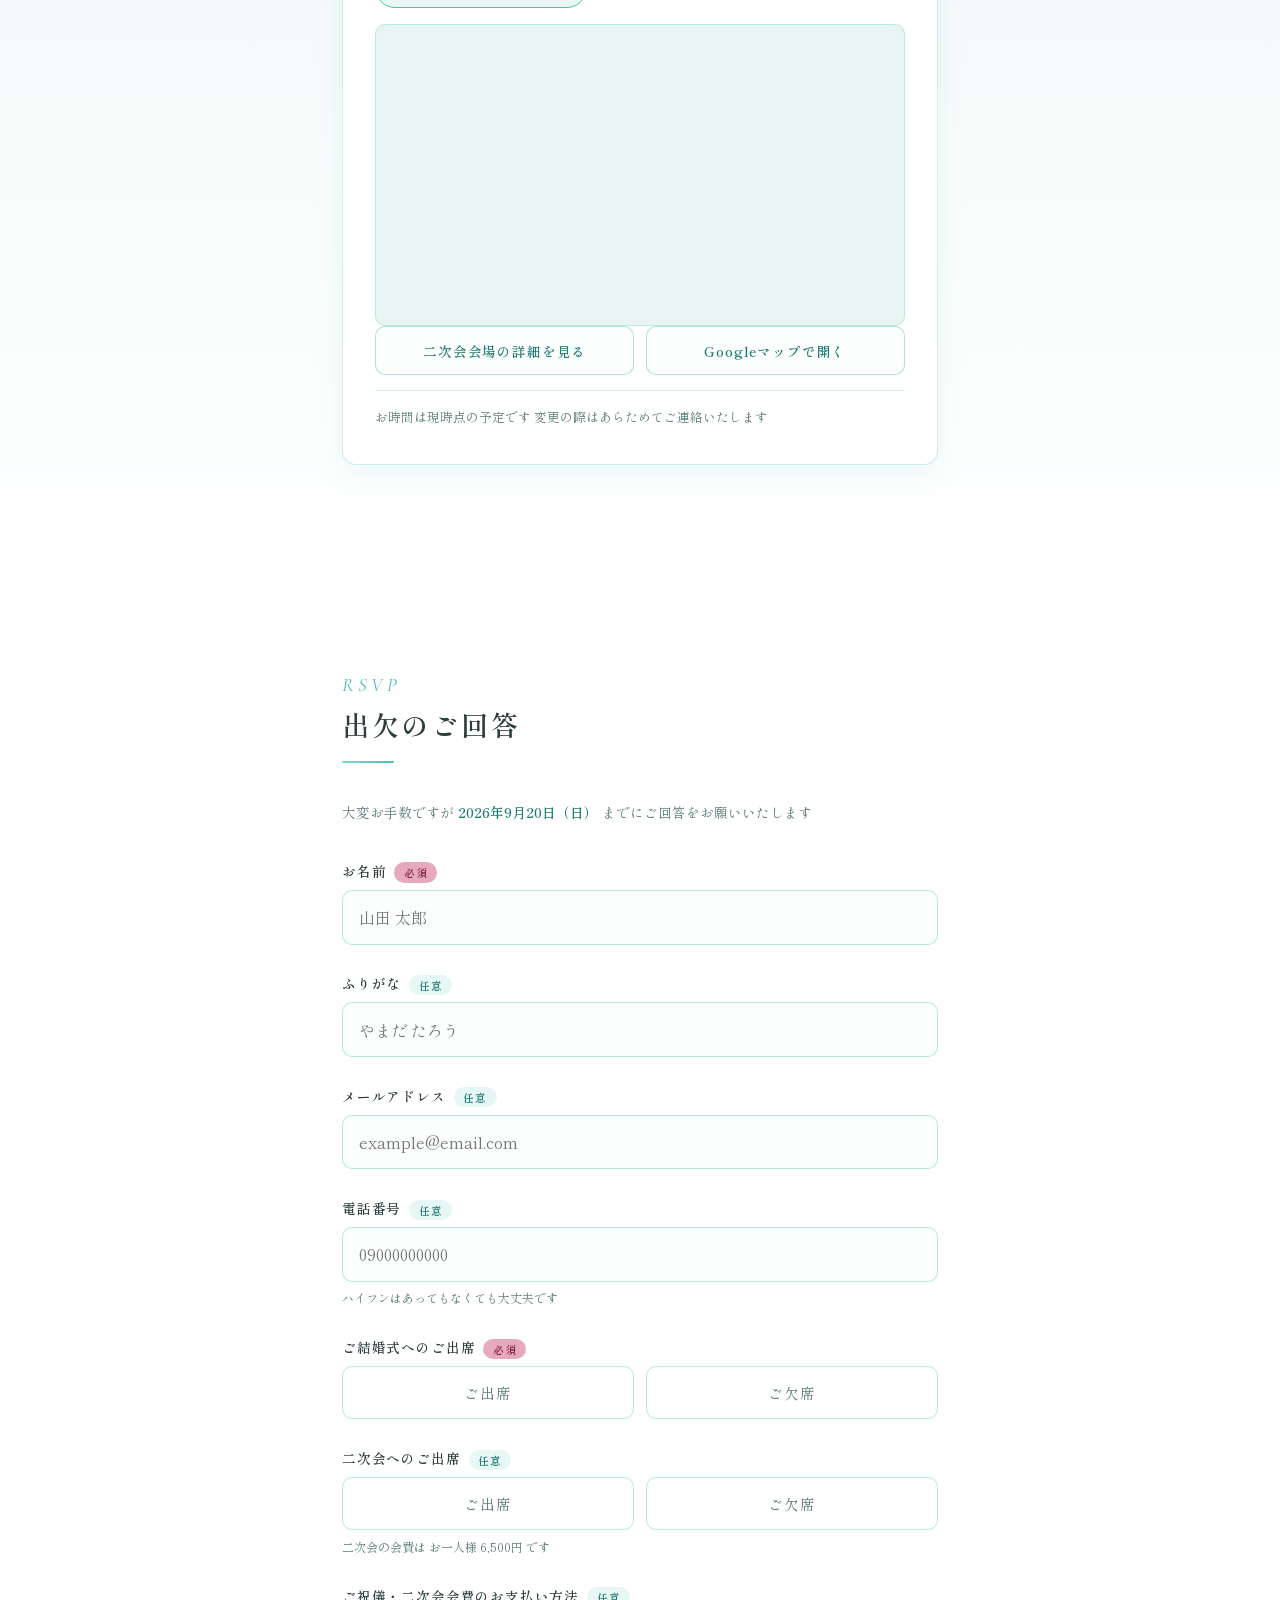
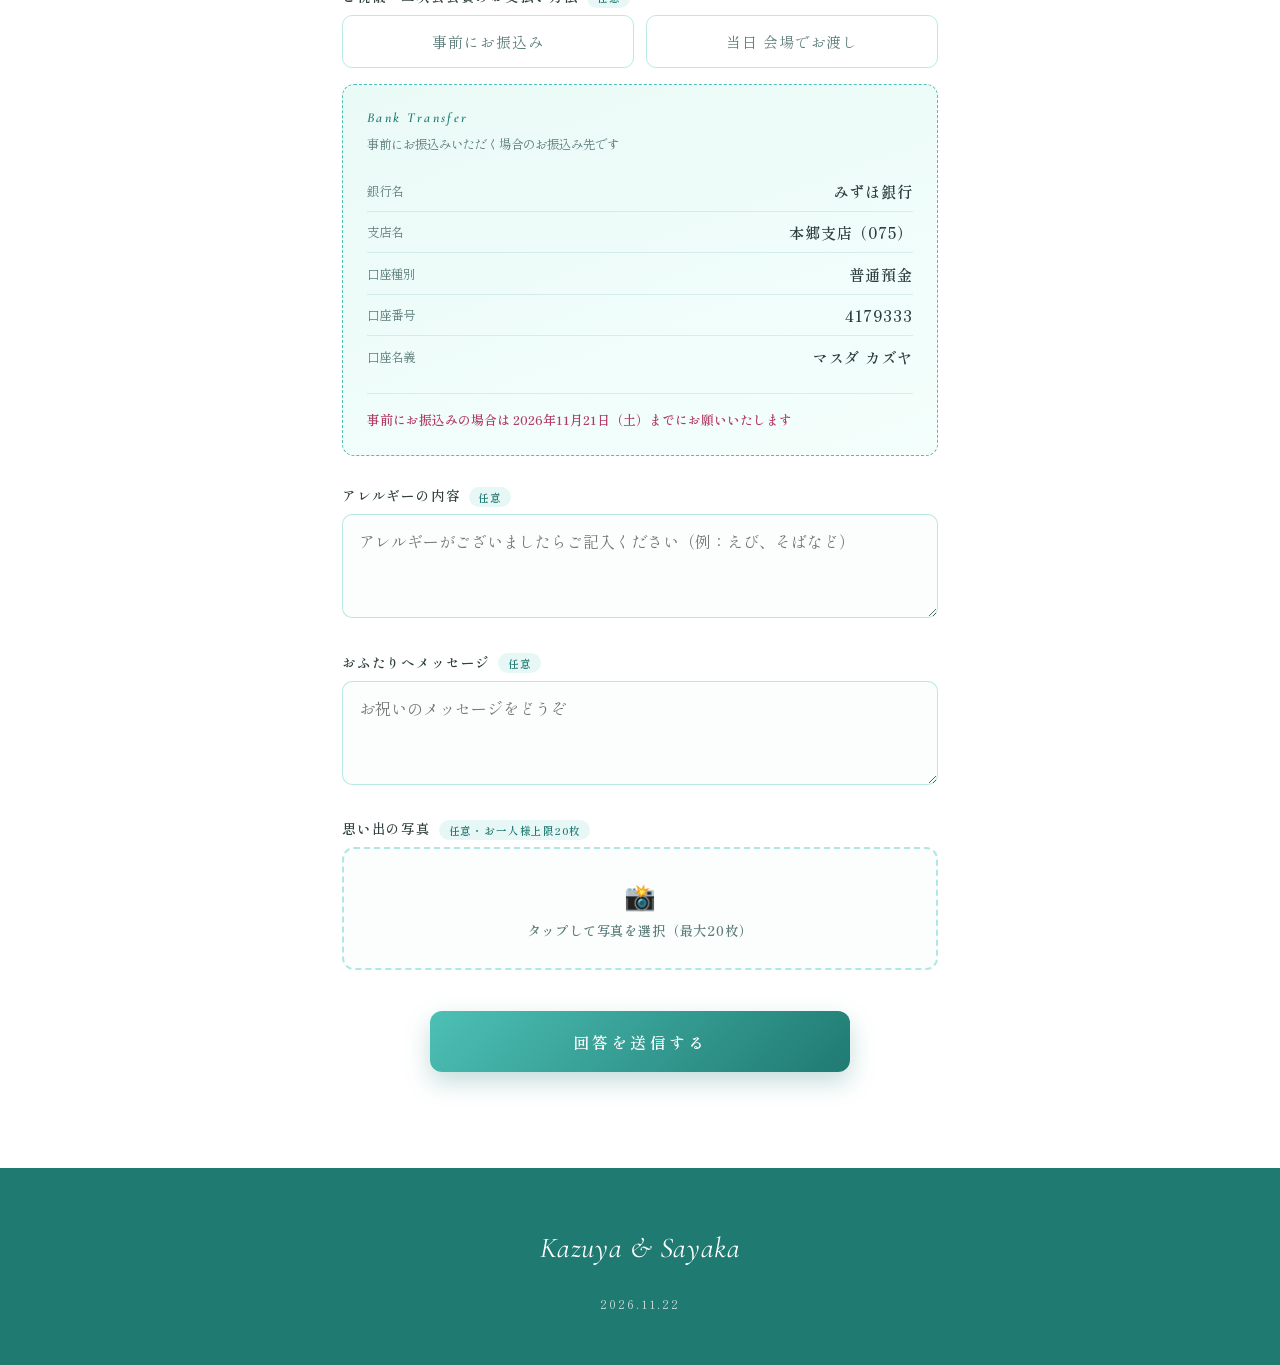
==== commit 34b30708: "振込先を常に表示する 「事前にお振込み」を選ぶまで振込先が隠れており 見当たらない状態になっていたため 常に表示するようにした。 どちらを選んでいても口座と締切を確認できる。  Co-Authored" ====
--- a/index.html
+++ b/index.html
@@ -13,7 +13,7 @@
   <link rel="preconnect" href="https://fonts.googleapis.com">
   <link rel="preconnect" href="https://fonts.gstatic.com" crossorigin>
   <link href="https://fonts.googleapis.com/css2?family=Shippori+Mincho:wght@400;600;800&family=Cormorant+Garamond:ital,wght@0,300;0,400;0,600;1,300;1,400;1,500&display=swap" rel="stylesheet">
-  <link rel="stylesheet" href="assets/style.css?v=9e4cfbd7">
+  <link rel="stylesheet" href="assets/style.css?v=44753046">
   <noscript><style>
     #opening{ display:none !important; }
     body.letter-locked{ overflow:auto !important; height:auto !important; }
@@ -372,6 +372,7 @@
 
         <div class="bank-card" id="bank-card">
           <p class="bank-name">Bank Transfer</p>
+          <p class="bank-lead">事前にお振込みいただく場合のお振込み先です</p>
           <div class="bank-row"><span class="bank-key">銀行名</span><span class="bank-val">みずほ銀行</span></div>
           <div class="bank-row"><span class="bank-key">支店名</span><span class="bank-val">本郷支店（075）</span></div>
           <div class="bank-row"><span class="bank-key">口座種別</span><span class="bank-val">普通預金</span></div>
@@ -419,6 +420,6 @@
   <p>2026.11.22</p>
 </footer>
 
-<script src="assets/app.js?v=9e4cfbd7"></script>
+<script src="assets/app.js?v=44753046"></script>
 </body>
 </html>
--- a/assets/style.css
+++ b/assets/style.css
@@ -473,12 +473,15 @@
 .bank-card{
   background:linear-gradient(160deg, #eafaf7, #f4fffc);
   border:1.5px dashed var(--tiffany-deep); border-radius:12px;
-  padding:1.5rem; margin-top:1rem; display:none;
-}
-.bank-card.show{ display:block; }
+  padding:1.5rem; margin-top:1rem;
+}
 .bank-name{
   font-family:var(--serif-en); font-style:italic; font-weight:600;
   color:var(--tiffany-dark); font-size:.85rem; letter-spacing:.18em; margin-bottom:1rem;
+}
+.bank-lead{
+  font-size:.78rem; color:var(--sub); line-height:1.8;
+  margin:-.55rem 0 .9rem;
 }
 .bank-row{
   display:flex; justify-content:space-between; align-items:center; gap:1rem;
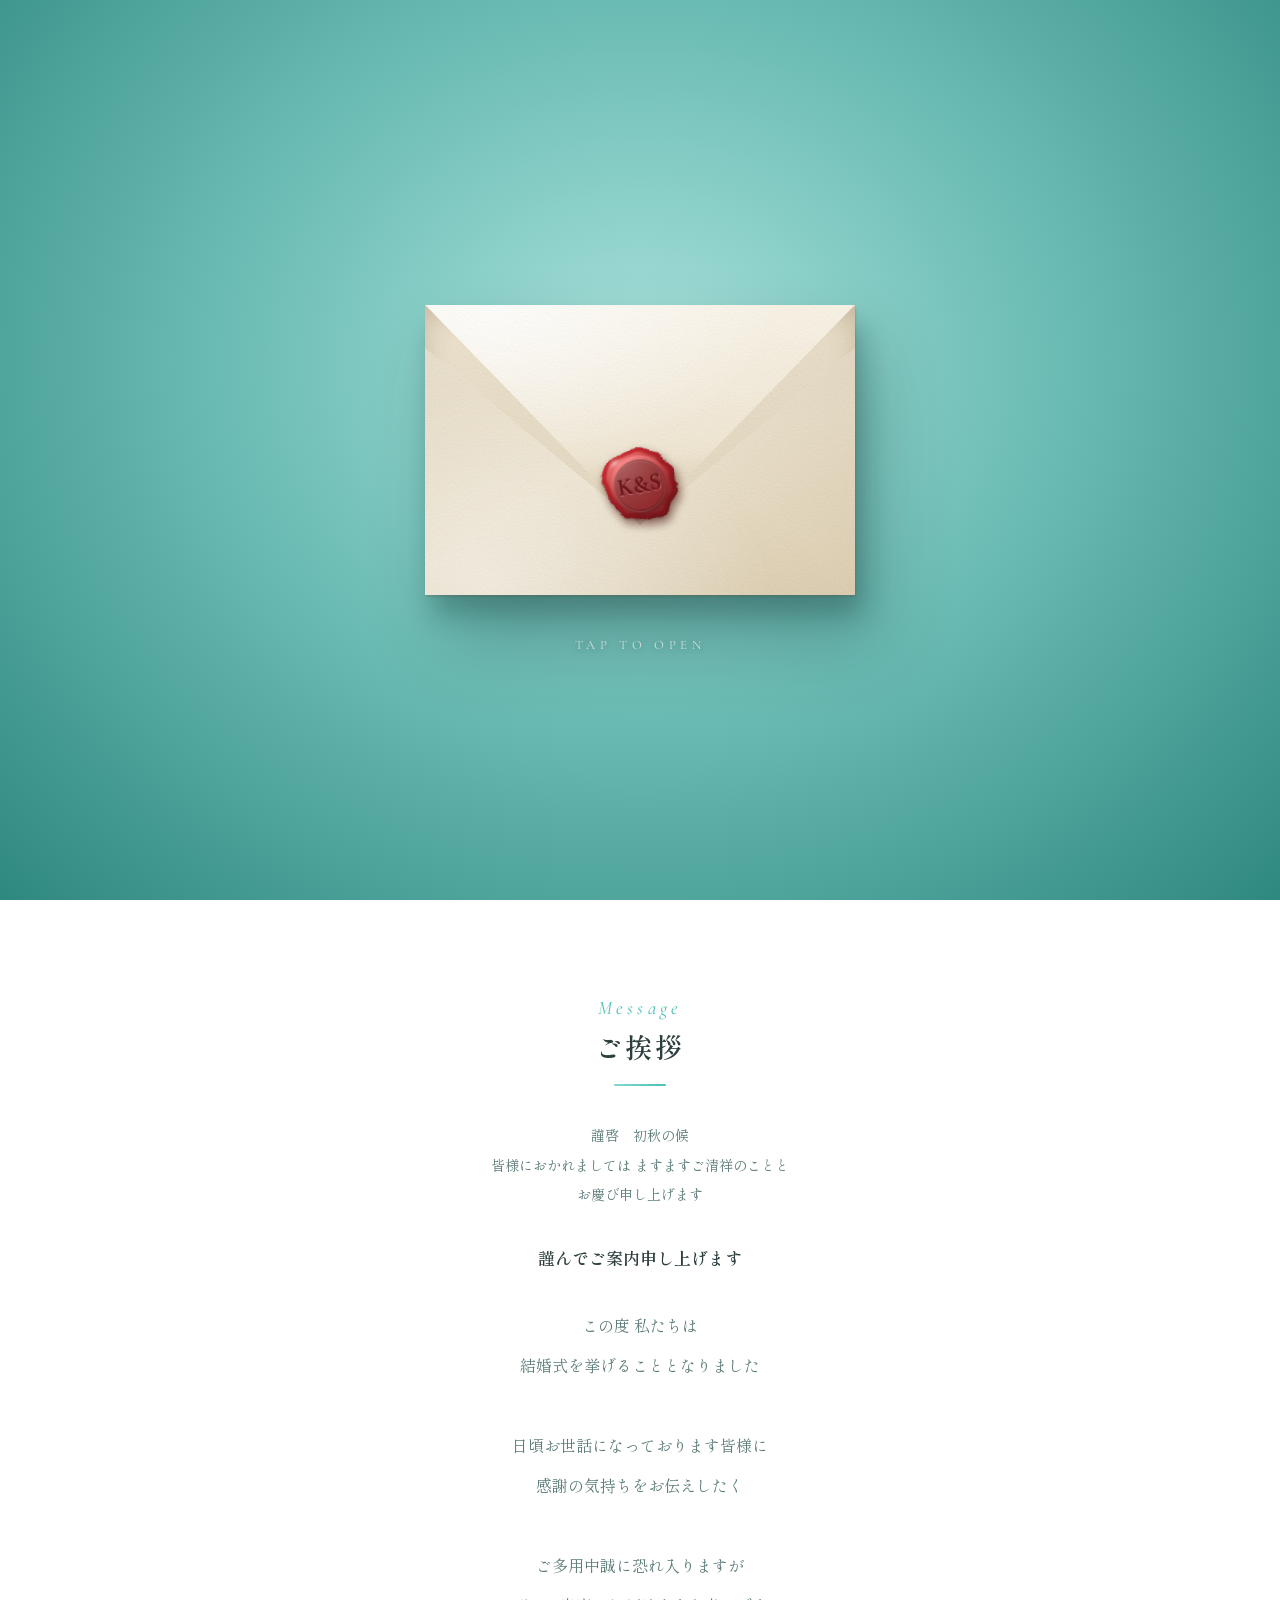
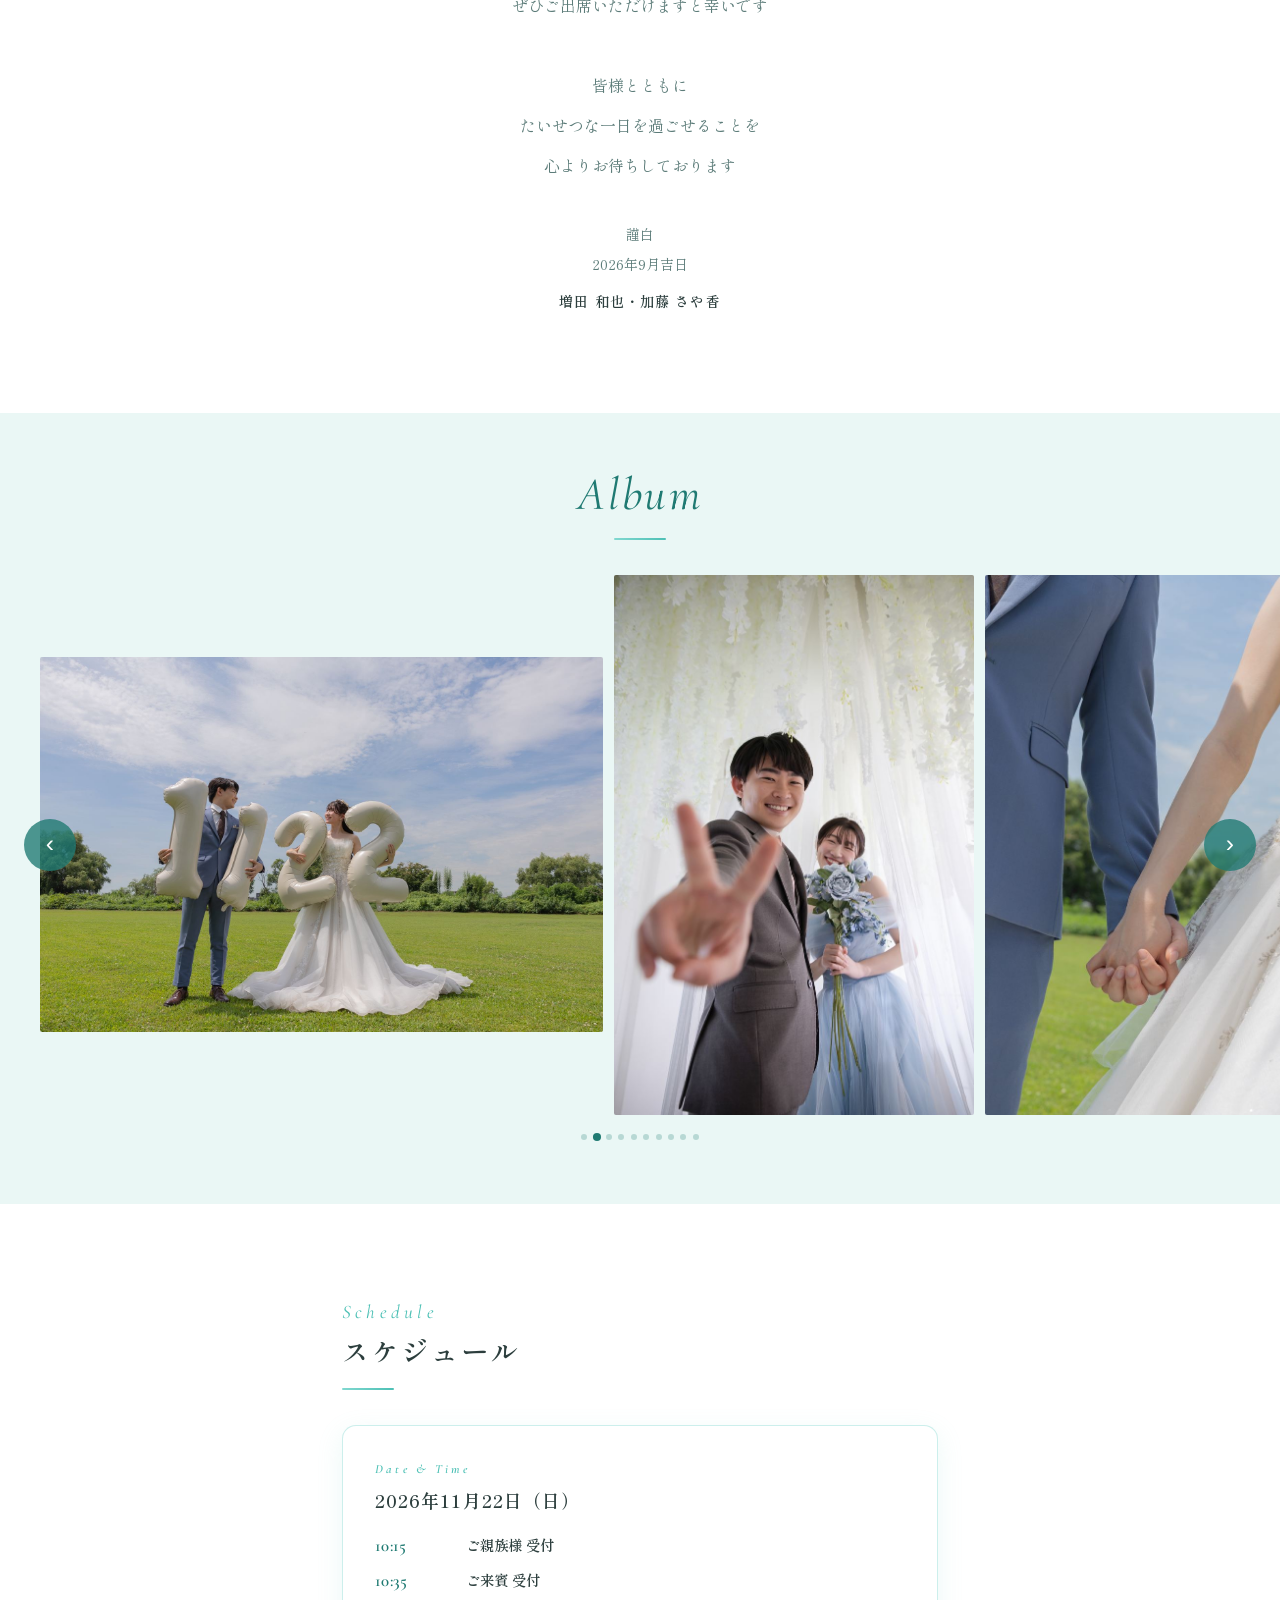
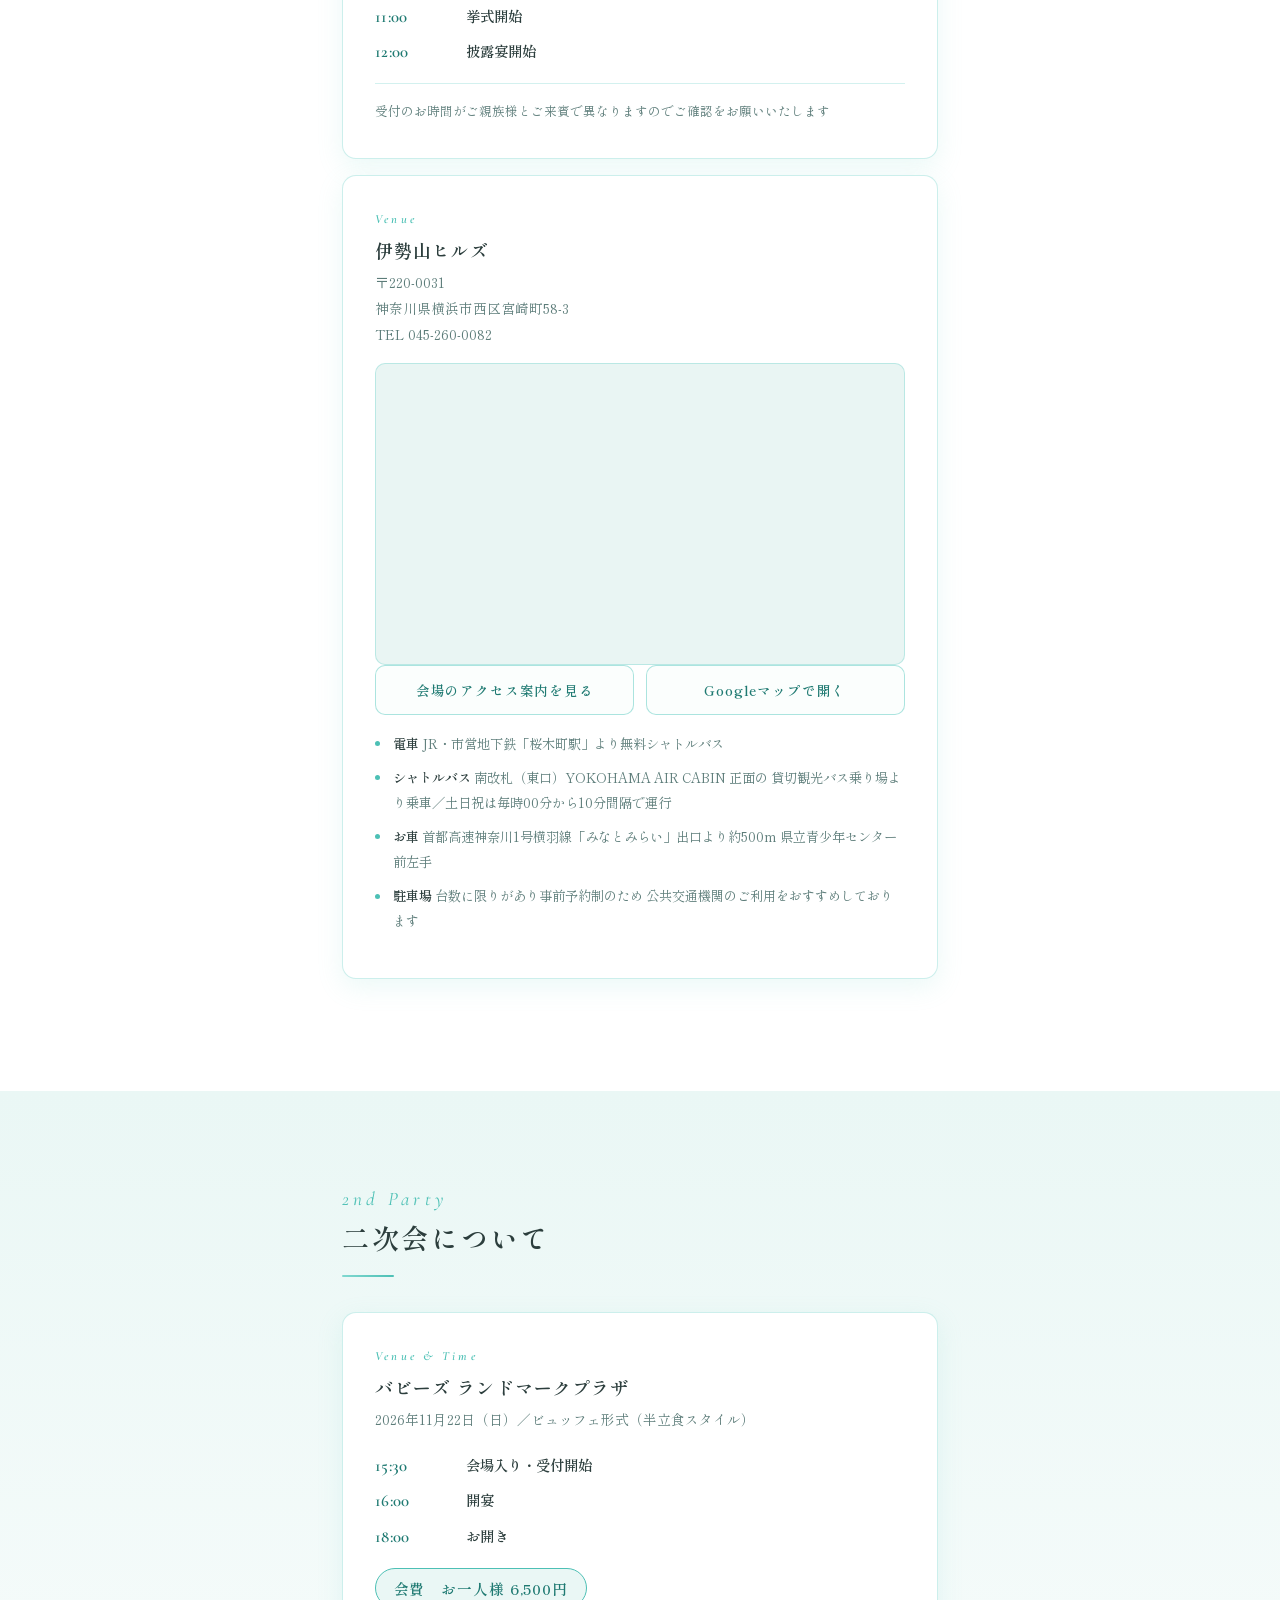
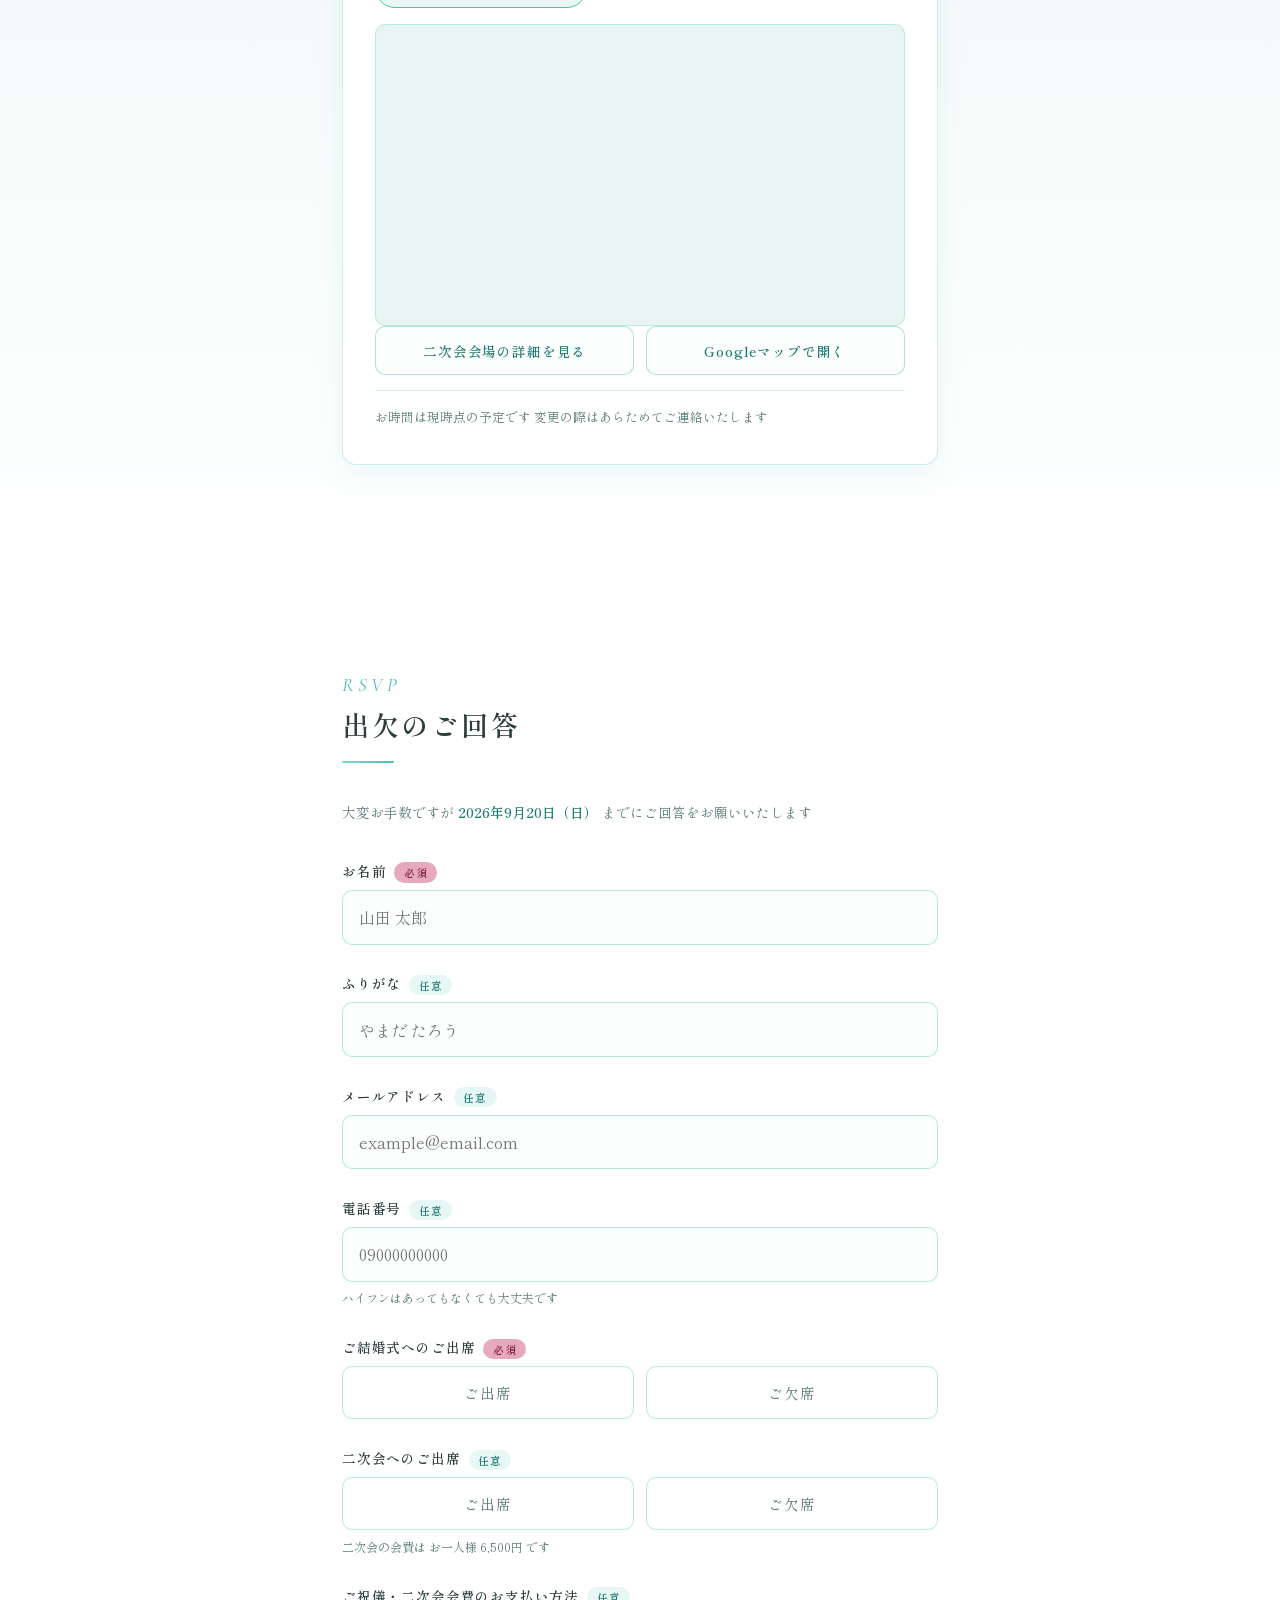
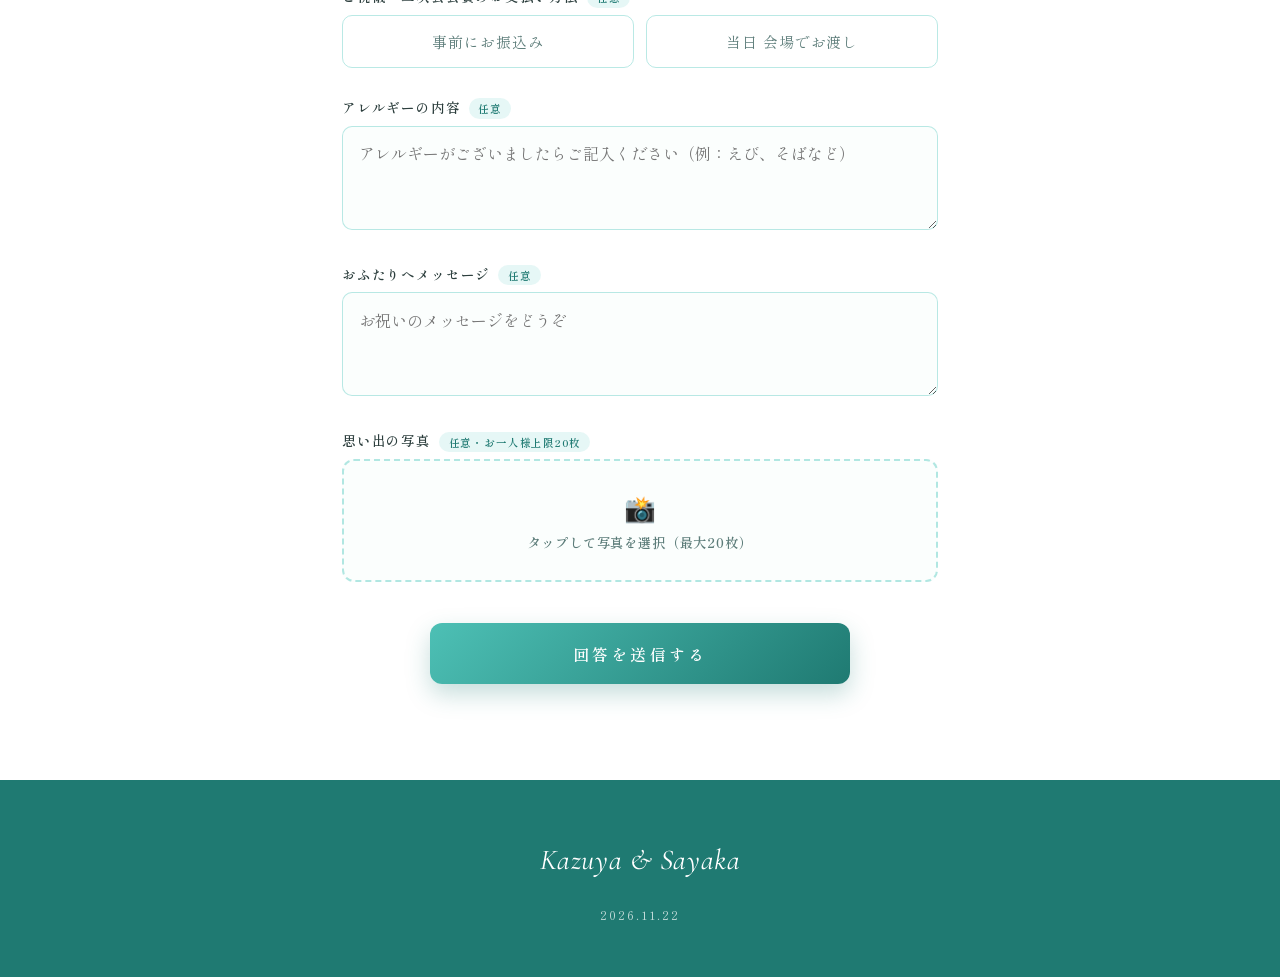
==== commit 42dd6c7b: "振込先の表示を元に戻し 差出日を2026年9月吉日に修正 - 振込先は「事前にお振込み」を選んだときに表示する形へ戻した - 謹白の差出日を 2026年8月吉日 から 2026年9月吉日 に変更  C" ====
--- a/index.html
+++ b/index.html
@@ -13,7 +13,7 @@
   <link rel="preconnect" href="https://fonts.googleapis.com">
   <link rel="preconnect" href="https://fonts.gstatic.com" crossorigin>
   <link href="https://fonts.googleapis.com/css2?family=Shippori+Mincho:wght@400;600;800&family=Cormorant+Garamond:ital,wght@0,300;0,400;0,600;1,300;1,400;1,500&display=swap" rel="stylesheet">
-  <link rel="stylesheet" href="assets/style.css?v=44753046">
+  <link rel="stylesheet" href="assets/style.css?v=9e4cfbd7">
   <noscript><style>
     #opening{ display:none !important; }
     body.letter-locked{ overflow:auto !important; height:auto !important; }
@@ -169,7 +169,7 @@
       心よりお待ちしております
       <span class="message-close">
         謹白<br>
-        2026年8月吉日
+        2026年9月吉日
         <span class="message-sign">増田 和也・加藤 さや香</span>
       </span>
     </p>
@@ -372,7 +372,6 @@
 
         <div class="bank-card" id="bank-card">
           <p class="bank-name">Bank Transfer</p>
-          <p class="bank-lead">事前にお振込みいただく場合のお振込み先です</p>
           <div class="bank-row"><span class="bank-key">銀行名</span><span class="bank-val">みずほ銀行</span></div>
           <div class="bank-row"><span class="bank-key">支店名</span><span class="bank-val">本郷支店（075）</span></div>
           <div class="bank-row"><span class="bank-key">口座種別</span><span class="bank-val">普通預金</span></div>
@@ -420,6 +419,6 @@
   <p>2026.11.22</p>
 </footer>
 
-<script src="assets/app.js?v=44753046"></script>
+<script src="assets/app.js?v=9e4cfbd7"></script>
 </body>
 </html>
--- a/assets/style.css
+++ b/assets/style.css
@@ -473,15 +473,12 @@
 .bank-card{
   background:linear-gradient(160deg, #eafaf7, #f4fffc);
   border:1.5px dashed var(--tiffany-deep); border-radius:12px;
-  padding:1.5rem; margin-top:1rem;
-}
+  padding:1.5rem; margin-top:1rem; display:none;
+}
+.bank-card.show{ display:block; }
 .bank-name{
   font-family:var(--serif-en); font-style:italic; font-weight:600;
   color:var(--tiffany-dark); font-size:.85rem; letter-spacing:.18em; margin-bottom:1rem;
-}
-.bank-lead{
-  font-size:.78rem; color:var(--sub); line-height:1.8;
-  margin:-.55rem 0 .9rem;
 }
 .bank-row{
   display:flex; justify-content:space-between; align-items:center; gap:1rem;
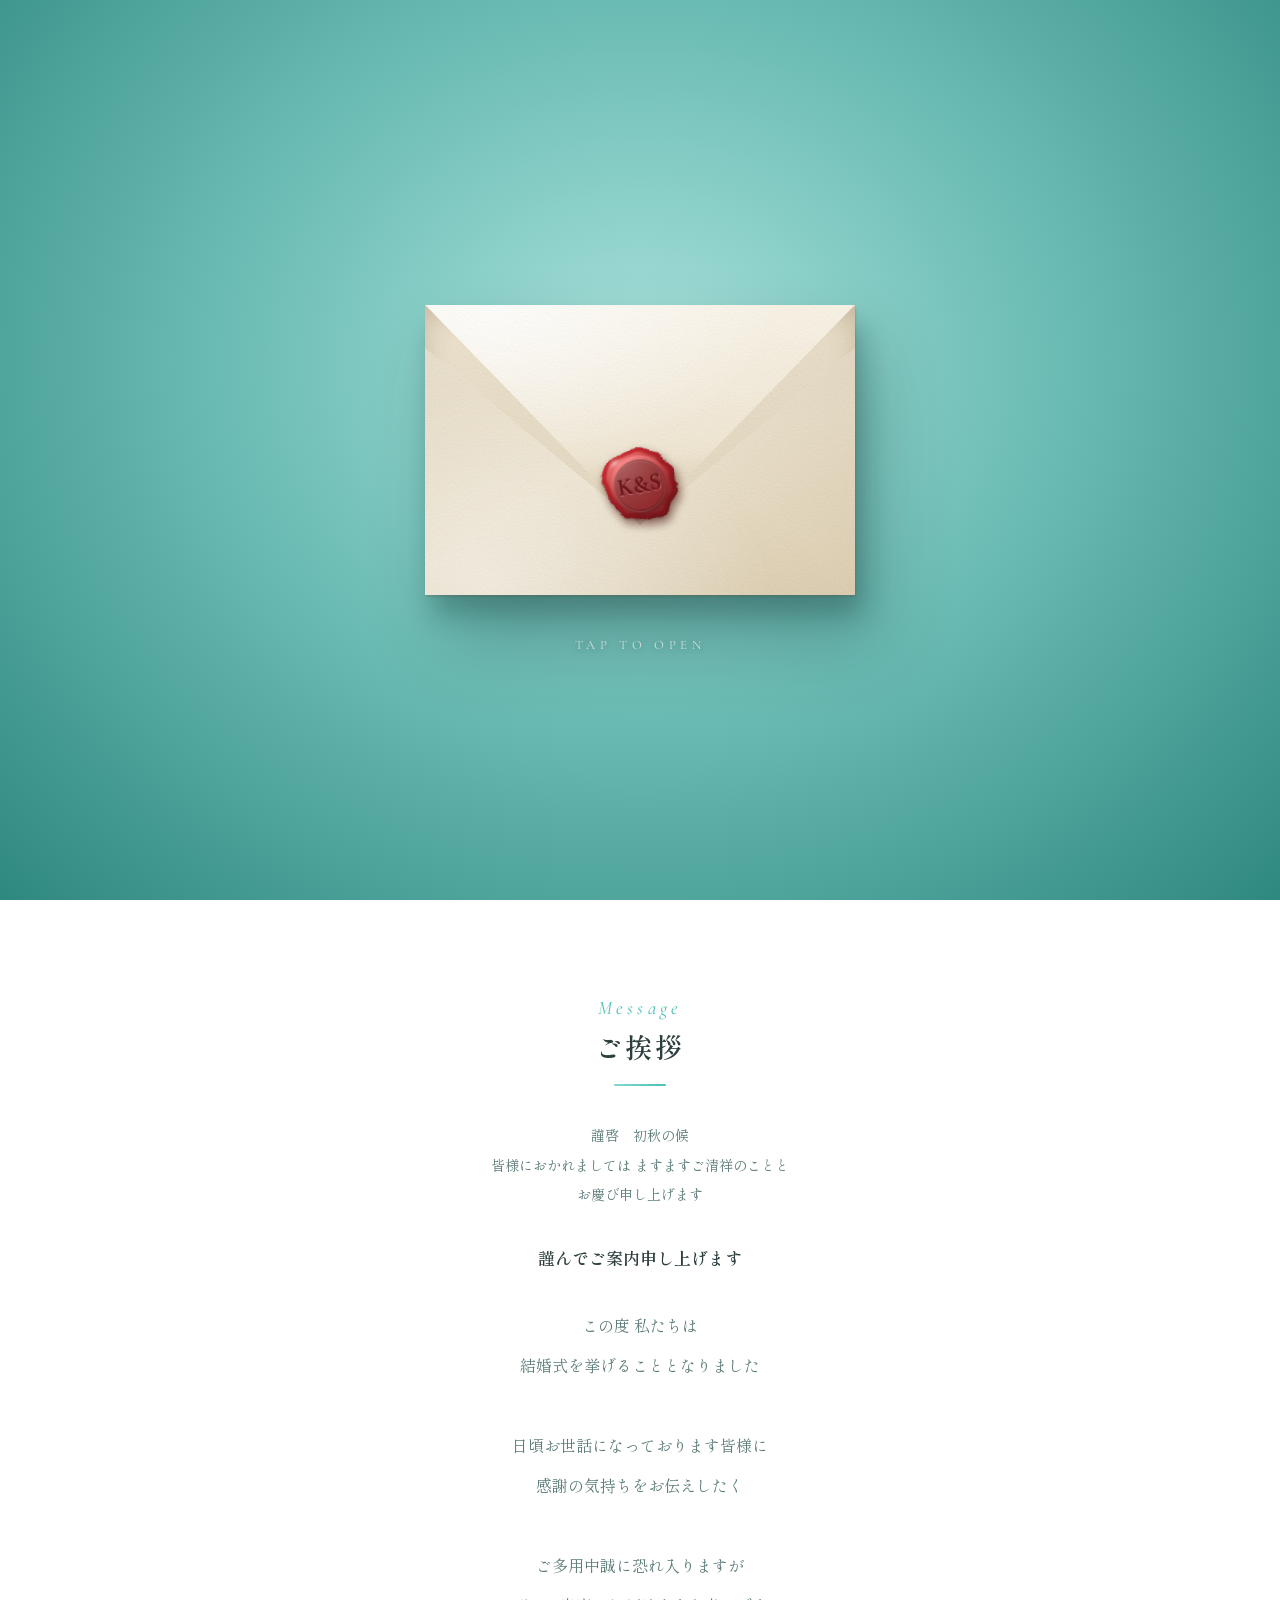
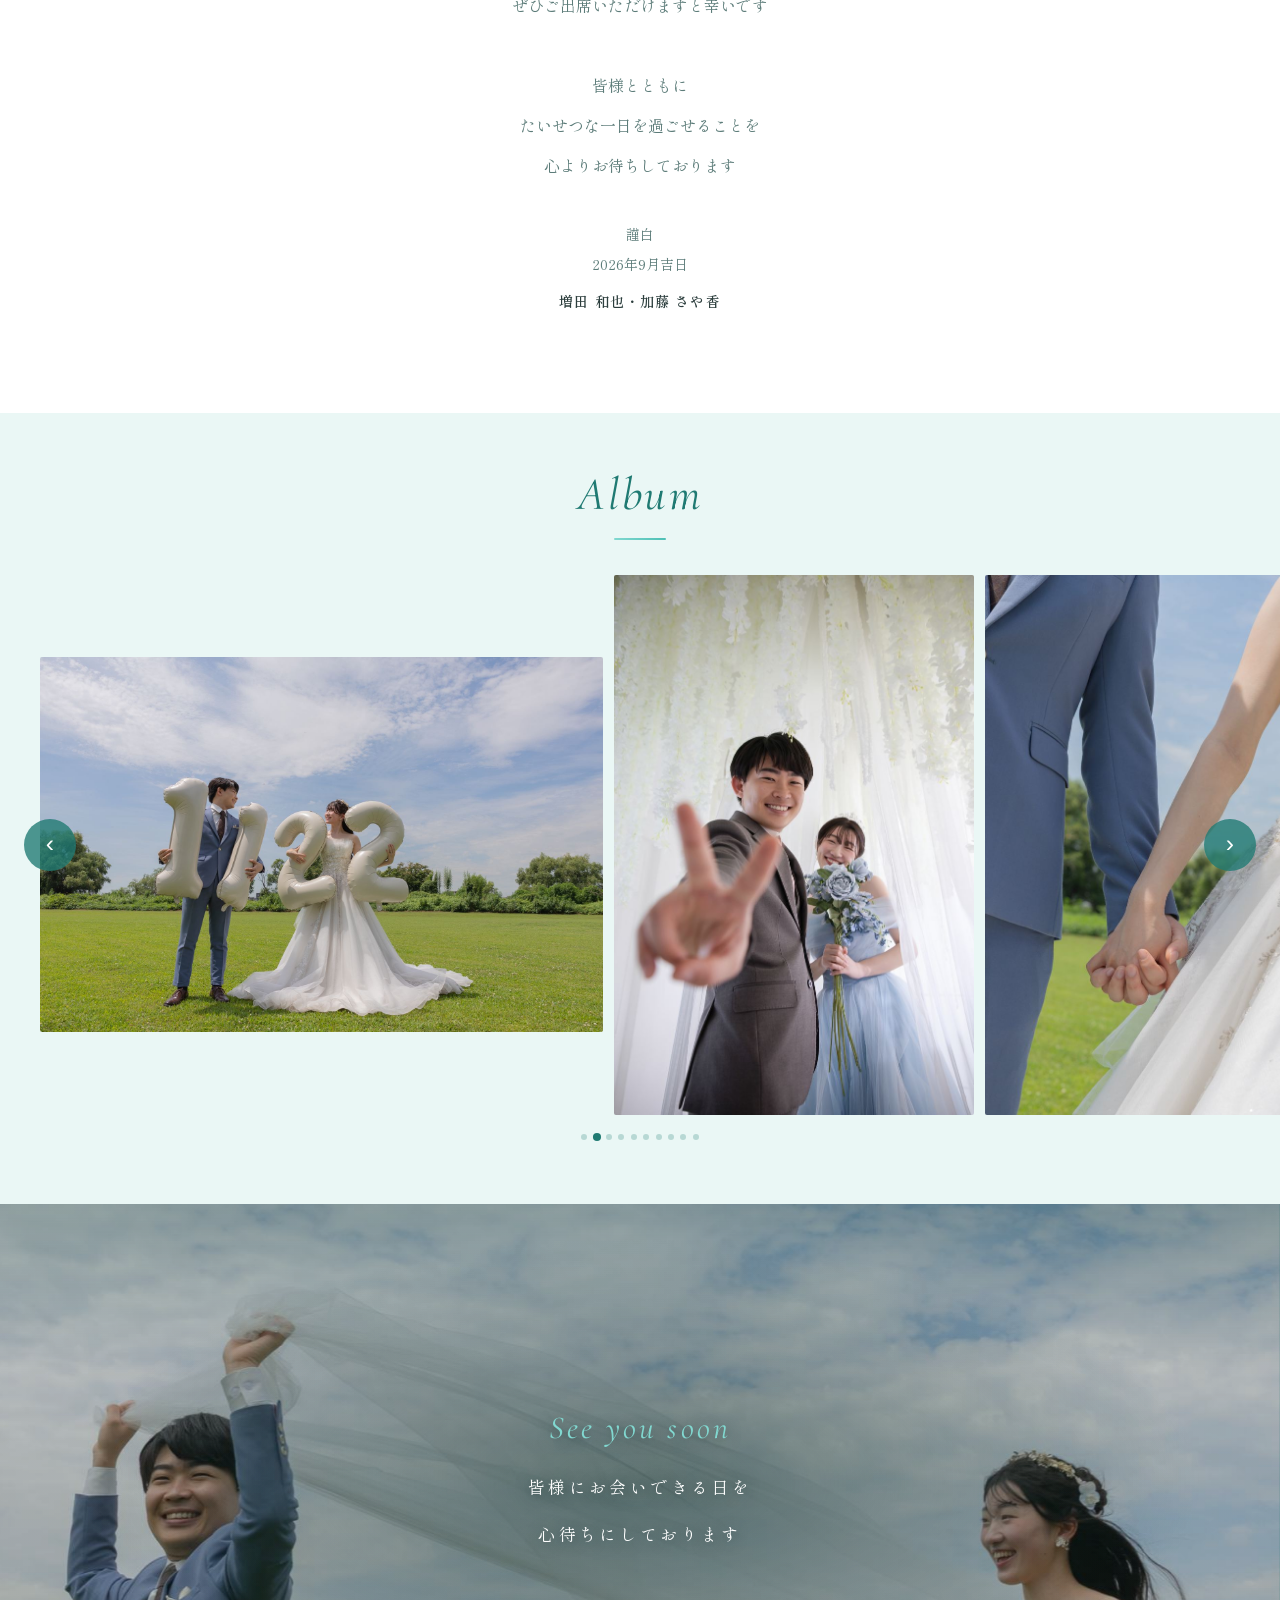
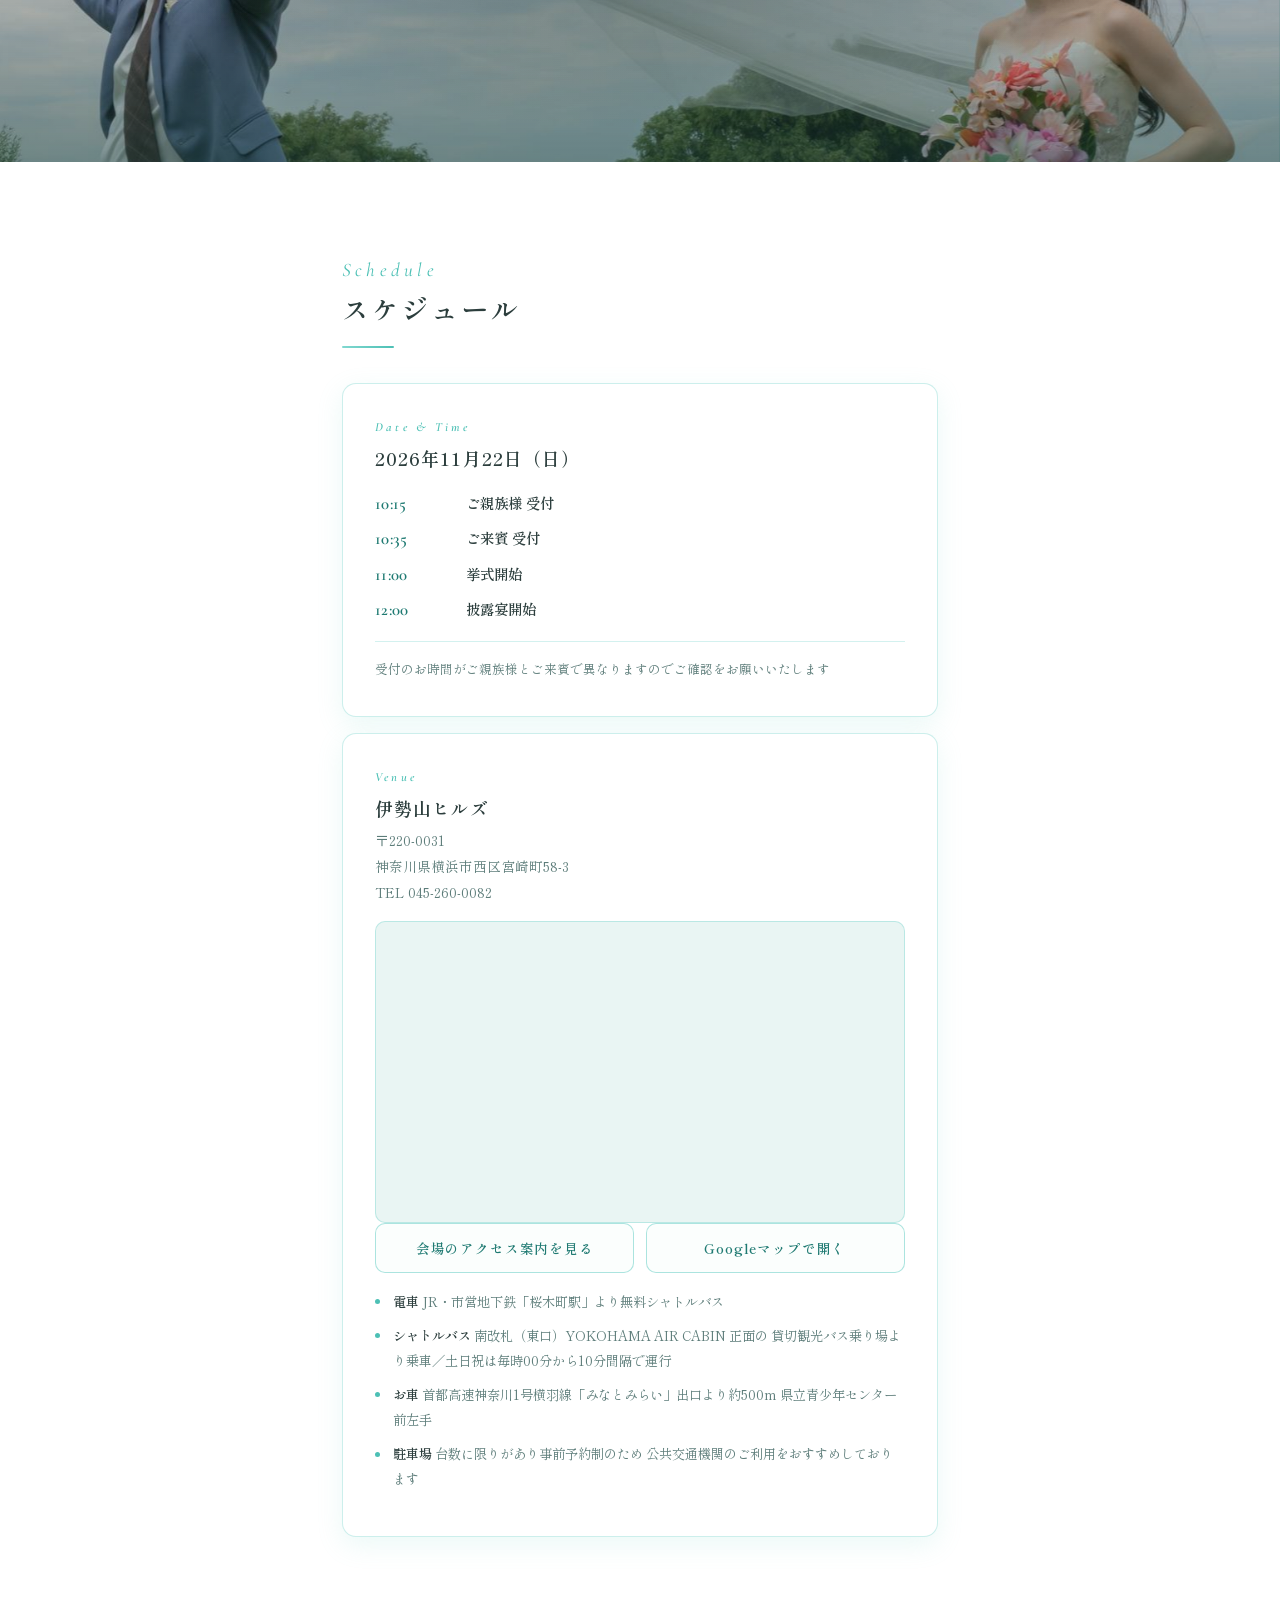
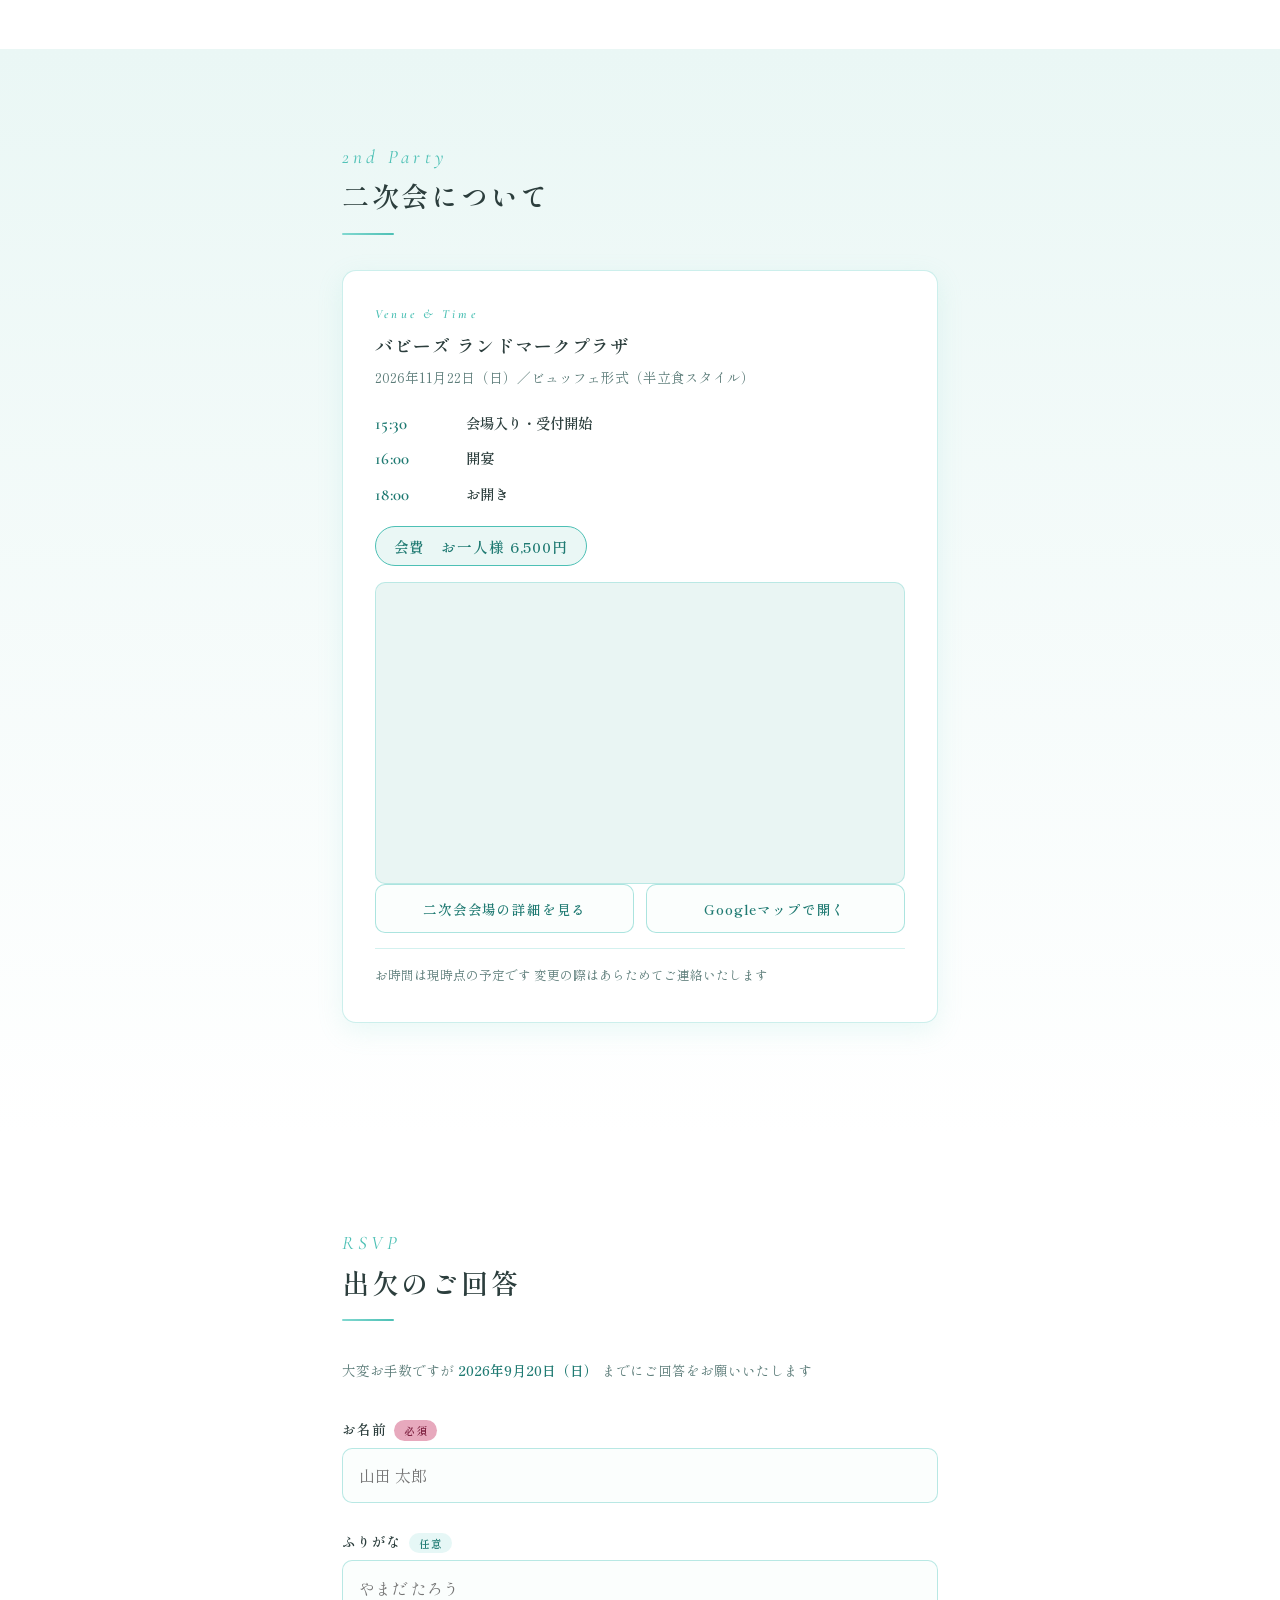
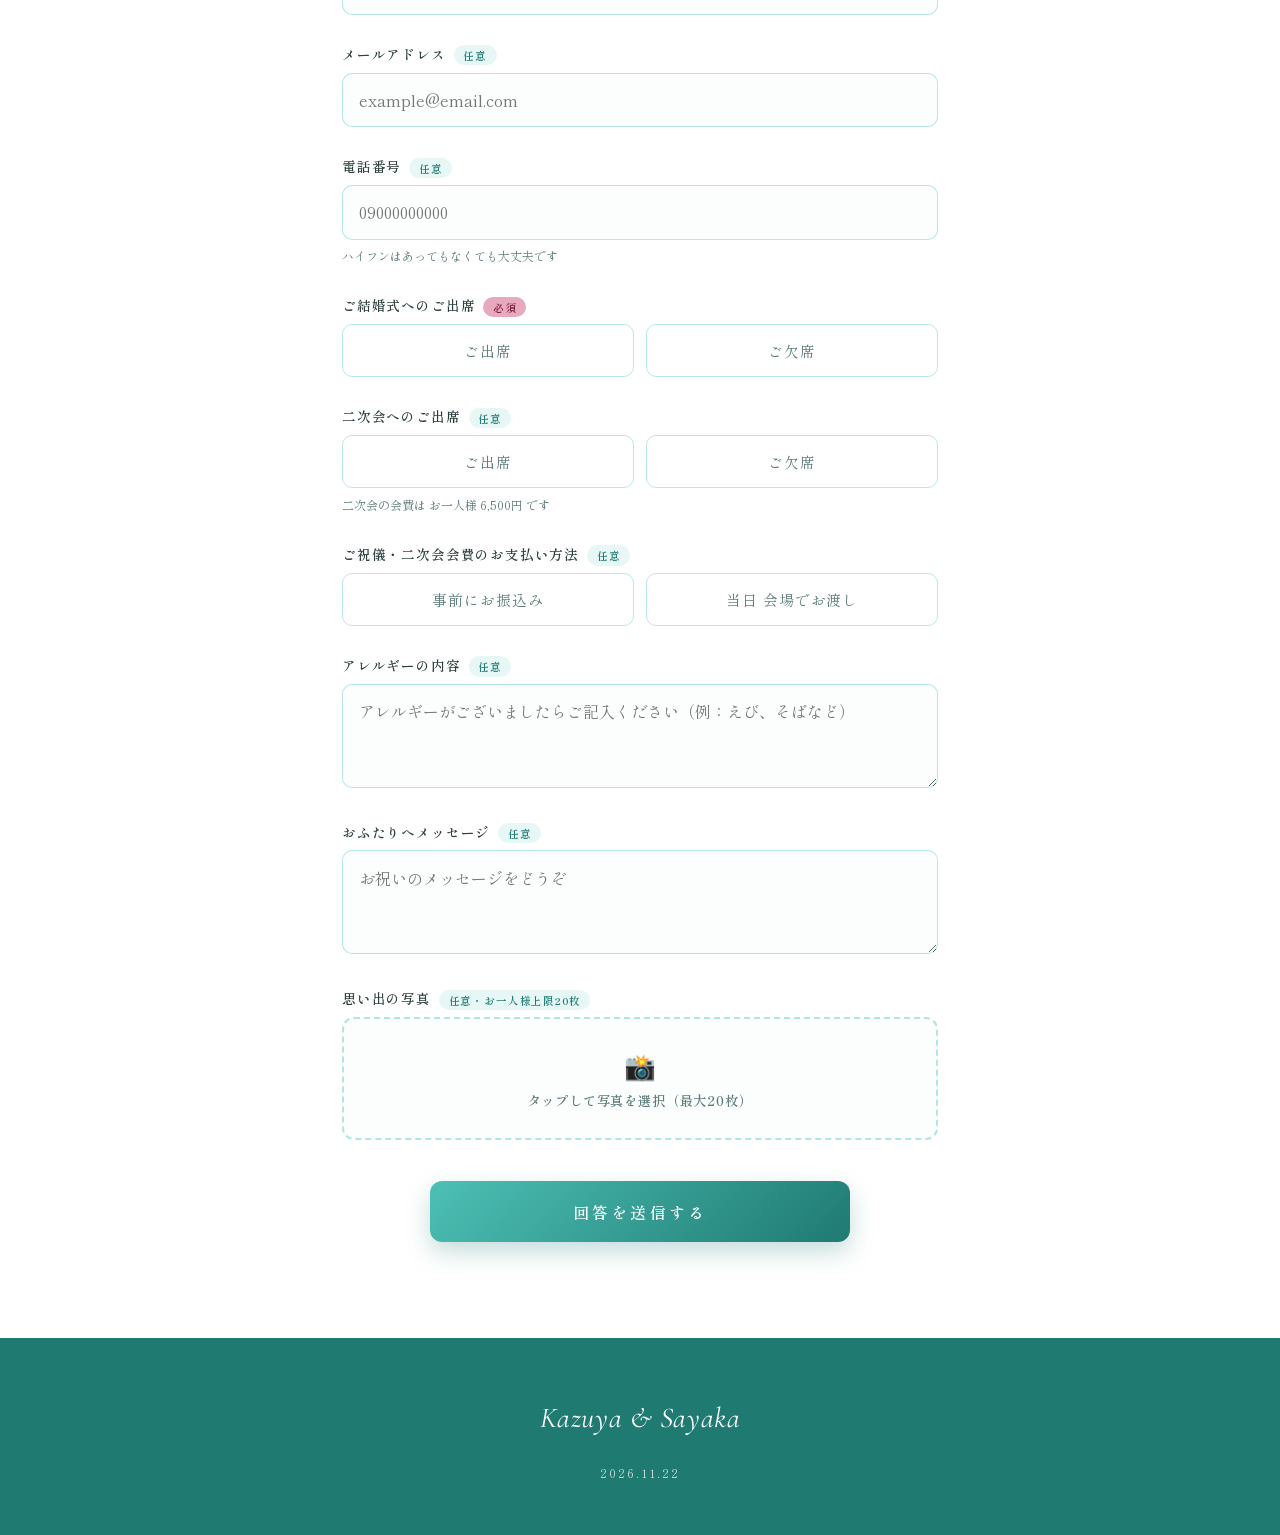
==== commit dd44ad4a: "写真を背景にした帯セクションを追加し 事前振込の締切を11月13日に変更 - アルバムとスケジュールの間に 写真を背景にしたセクションを追加。   スクロールに合わせて背景がゆっくり動く（動きを減らす" ====
--- a/index.html
+++ b/index.html
@@ -13,7 +13,7 @@
   <link rel="preconnect" href="https://fonts.googleapis.com">
   <link rel="preconnect" href="https://fonts.gstatic.com" crossorigin>
   <link href="https://fonts.googleapis.com/css2?family=Shippori+Mincho:wght@400;600;800&family=Cormorant+Garamond:ital,wght@0,300;0,400;0,600;1,300;1,400;1,500&display=swap" rel="stylesheet">
-  <link rel="stylesheet" href="assets/style.css?v=9e4cfbd7">
+  <link rel="stylesheet" href="assets/style.css?v=9d64d2a0">
   <noscript><style>
     #opening{ display:none !important; }
     body.letter-locked{ overflow:auto !important; height:auto !important; }
@@ -201,6 +201,21 @@
   <div class="g-dots" id="g-dots"></div>
 </section>
 
+<!-- ══ 写真の帯（アクセント） ══ -->
+<section class="photo-band" id="photo-band">
+  <div class="pb-media" id="pb-media">
+    <picture>
+      <source media="(min-width:900px)" srcset="images/band-d.jpg">
+      <img src="images/band-m.jpg" alt="" loading="lazy" decoding="async">
+    </picture>
+  </div>
+  <div class="pb-overlay"></div>
+  <div class="pb-text">
+    <p class="pb-script">See you soon</p>
+    <p class="pb-lead">皆様にお会いできる日を<br>心待ちにしております</p>
+  </div>
+</section>
+
 <!-- ══ 一次会：スケジュールと会場 ══ -->
 <section id="info" data-v="ceremony">
   <div class="section fade-in">
@@ -376,8 +391,8 @@
           <div class="bank-row"><span class="bank-key">支店名</span><span class="bank-val">本郷支店（075）</span></div>
           <div class="bank-row"><span class="bank-key">口座種別</span><span class="bank-val">普通預金</span></div>
           <div class="bank-row"><span class="bank-key">口座番号</span><span class="bank-val">4179333</span></div>
-          <div class="bank-row"><span class="bank-key">口座名義</span><span class="bank-val">マスダ カズヤ</span></div>
-          <p class="bank-deadline">事前にお振込みの場合は 2026年11月21日（土）までにお願いいたします</p>
+          <div class="bank-row"><span class="bank-key">口座名義</span><span class="bank-val">マスダ サヤカ</span></div>
+          <p class="bank-deadline">事前にお振込みの場合は 2026年11月13日（金）中までにお願いいたします</p>
         </div>
       </div>
 
@@ -419,6 +434,6 @@
   <p>2026.11.22</p>
 </footer>
 
-<script src="assets/app.js?v=9e4cfbd7"></script>
+<script src="assets/app.js?v=9d64d2a0"></script>
 </body>
 </html>
--- a/assets/style.css
+++ b/assets/style.css
@@ -340,6 +340,41 @@
   background:rgba(31,122,114,.25); transition:background .2s, transform .2s;
 }
 .g-dot.active{ background:var(--tiffany-dark); transform:scale(1.35); }
+
+/* ══ 写真の帯（ページ途中のアクセント） ══ */
+.photo-band{
+  position:relative; overflow:hidden;
+  min-height:56vh;
+  display:flex; align-items:center; justify-content:center;
+  background:var(--tiffany-dark);
+}
+/* 上下に少し余分を持たせ スクロールに合わせてゆっくり動かす */
+.pb-media{
+  position:absolute; left:0; right:0; top:-12%; height:124%;
+  will-change:transform;
+}
+.pb-media img{ width:100%; height:100%; object-fit:cover; display:block; }
+.pb-overlay{
+  position:absolute; inset:0;
+  background:
+    linear-gradient(180deg, rgba(23,72,68,.34) 0%, rgba(23,72,68,.1) 30%,
+                    rgba(23,72,68,.12) 70%, rgba(23,72,68,.4) 100%),
+    radial-gradient(ellipse at 50% 50%, rgba(12,46,44,.5) 0%, rgba(12,46,44,0) 62%);
+}
+.pb-text{
+  position:relative; z-index:2; text-align:center;
+  padding:3rem 1.5rem; color:#fff;
+}
+.pb-script{
+  font-family:var(--serif-en); font-style:italic; font-weight:400;
+  font-size:clamp(1.5rem,6vw,2rem); letter-spacing:.1em;
+  color:var(--tiffany); margin-bottom:1.1rem;
+  text-shadow:0 2px 14px rgba(0,40,38,.6);
+}
+.pb-lead{
+  font-size:clamp(.95rem,3.6vw,1.05rem); line-height:2.5; letter-spacing:.16em;
+  text-shadow:0 2px 14px rgba(0,40,38,.65);
+}
 
 /* ══ 情報カード ══ */
 #info, #party-info{ background:var(--white); }
@@ -570,6 +605,10 @@
   .g-nav.prev{ left:1.5rem; }
   .g-nav.next{ right:1.5rem; }
 
+  .photo-band{ min-height:62vh; }
+  .pb-text{ padding:4rem 2rem; }
+  .pb-lead{ line-height:2.8; letter-spacing:.2em; }
+
   .info-box{ padding:2.2rem 2rem; }
   .map-frame iframe{ height:300px; }
   .link-row{ display:grid; grid-template-columns:1fr 1fr; gap:.7rem; }
@@ -586,6 +625,7 @@
   .envelope, .open-hint, .scroll-hint{ animation:none; }
   .env-flap, .letter, .env-seal, #opening{ transition-duration:.01ms; }
   .hero-slide, .hero-slide img{ transition:none; }
+  .pb-media{ transform:none !important; }
   .g-track{ scroll-behavior:auto; }
   .fade-in{ opacity:1; transform:none; transition:none; }
 }
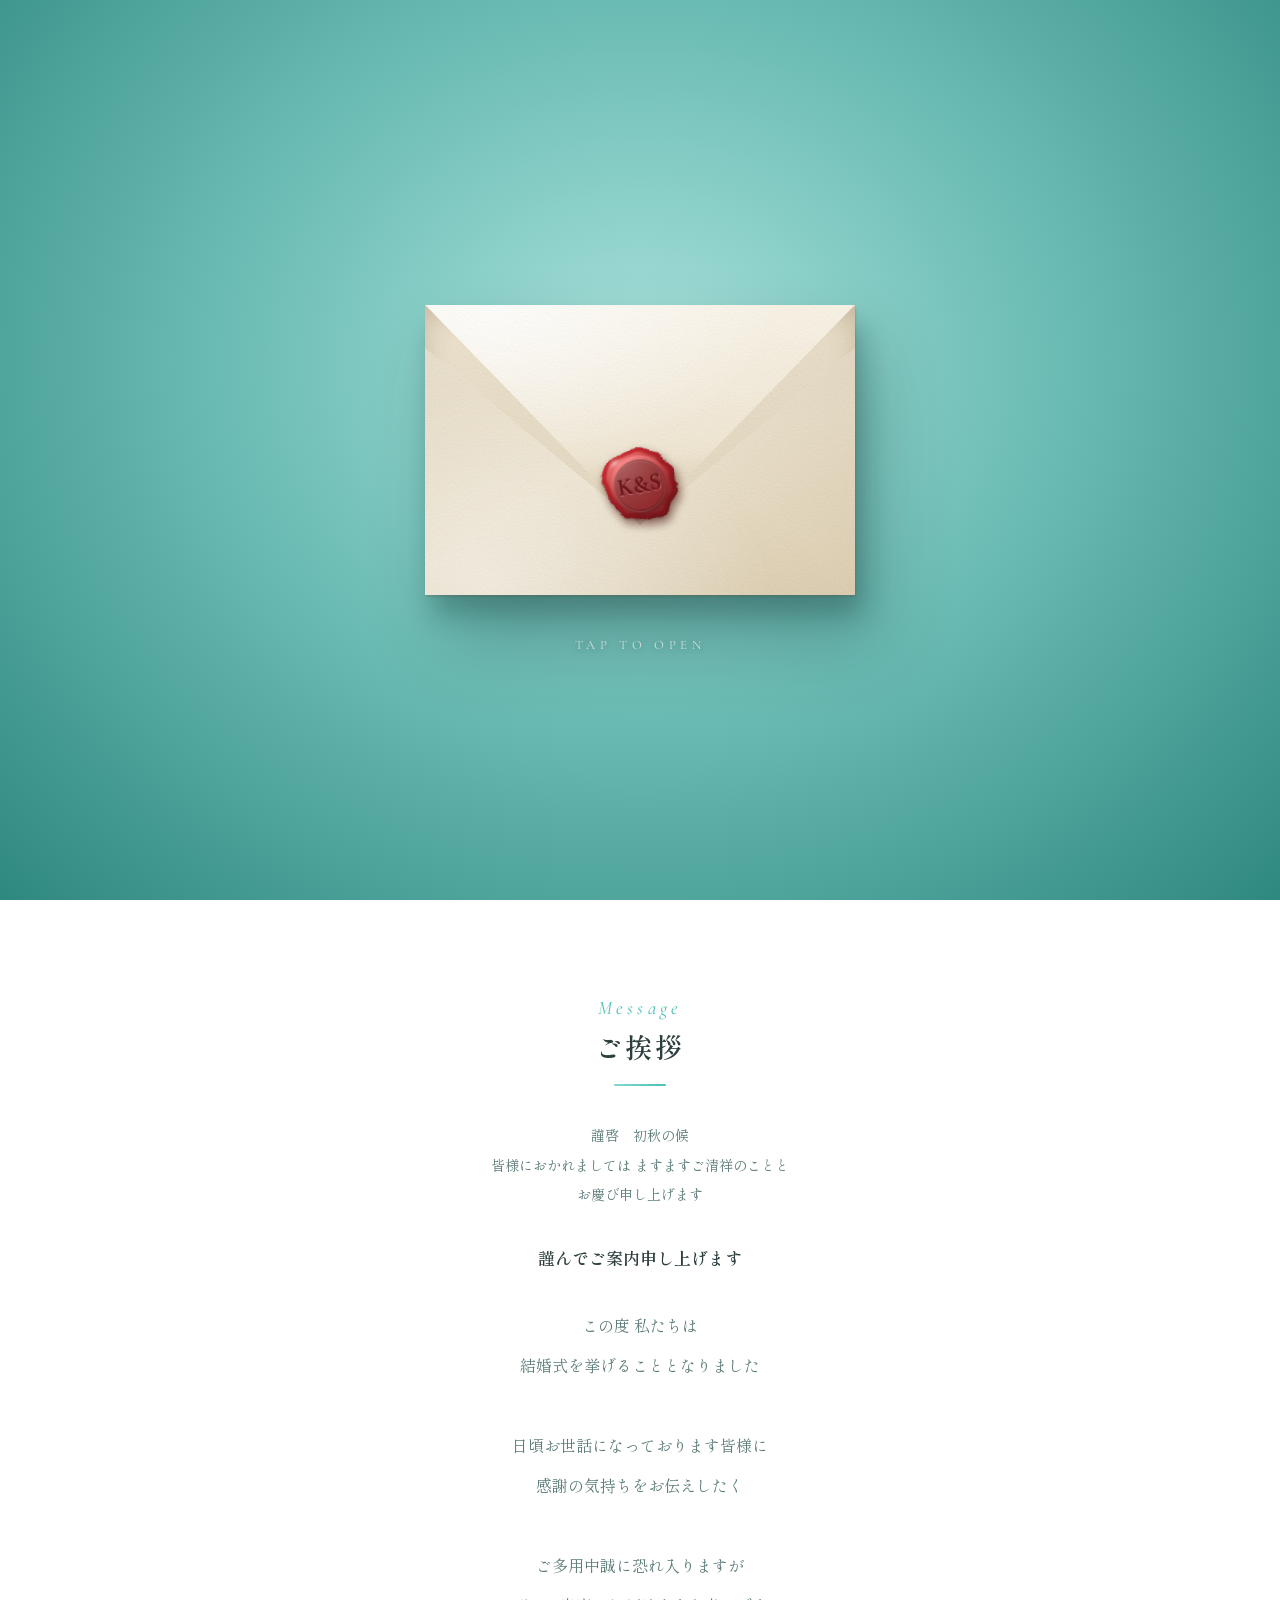
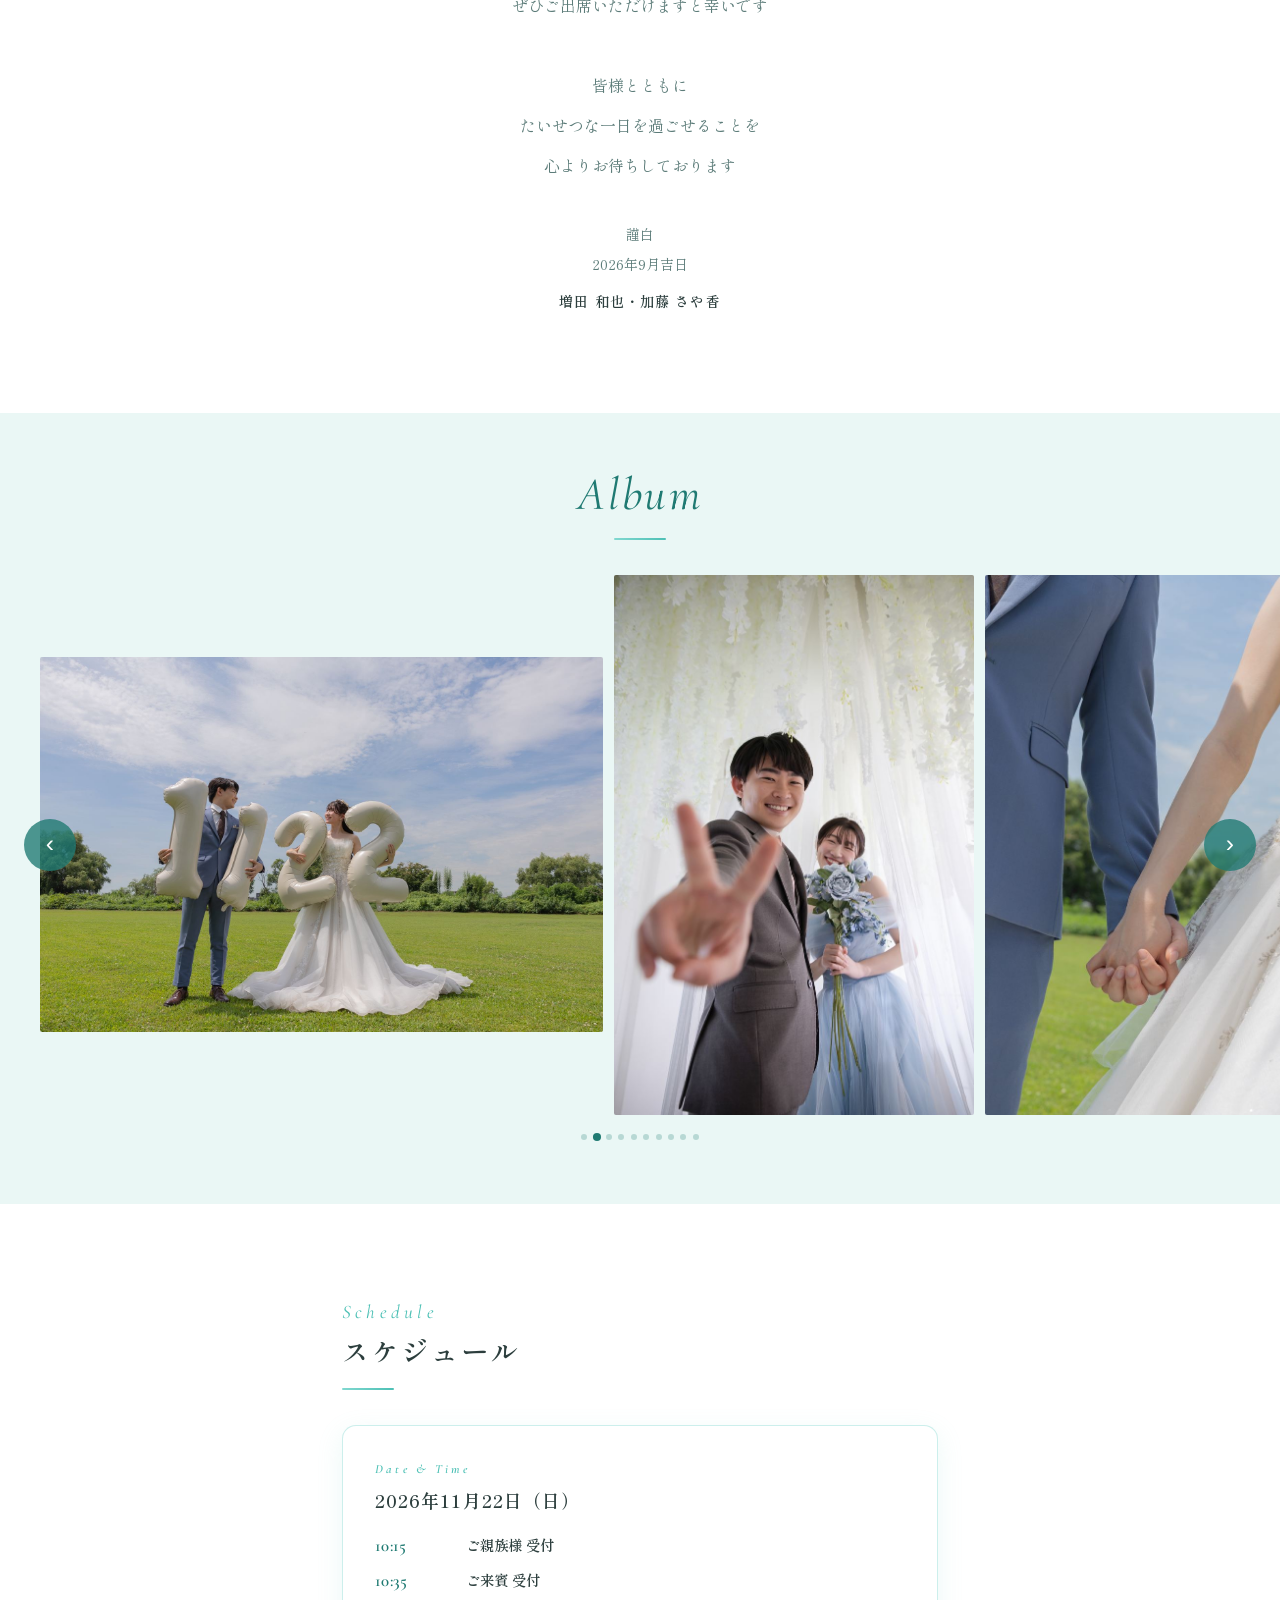
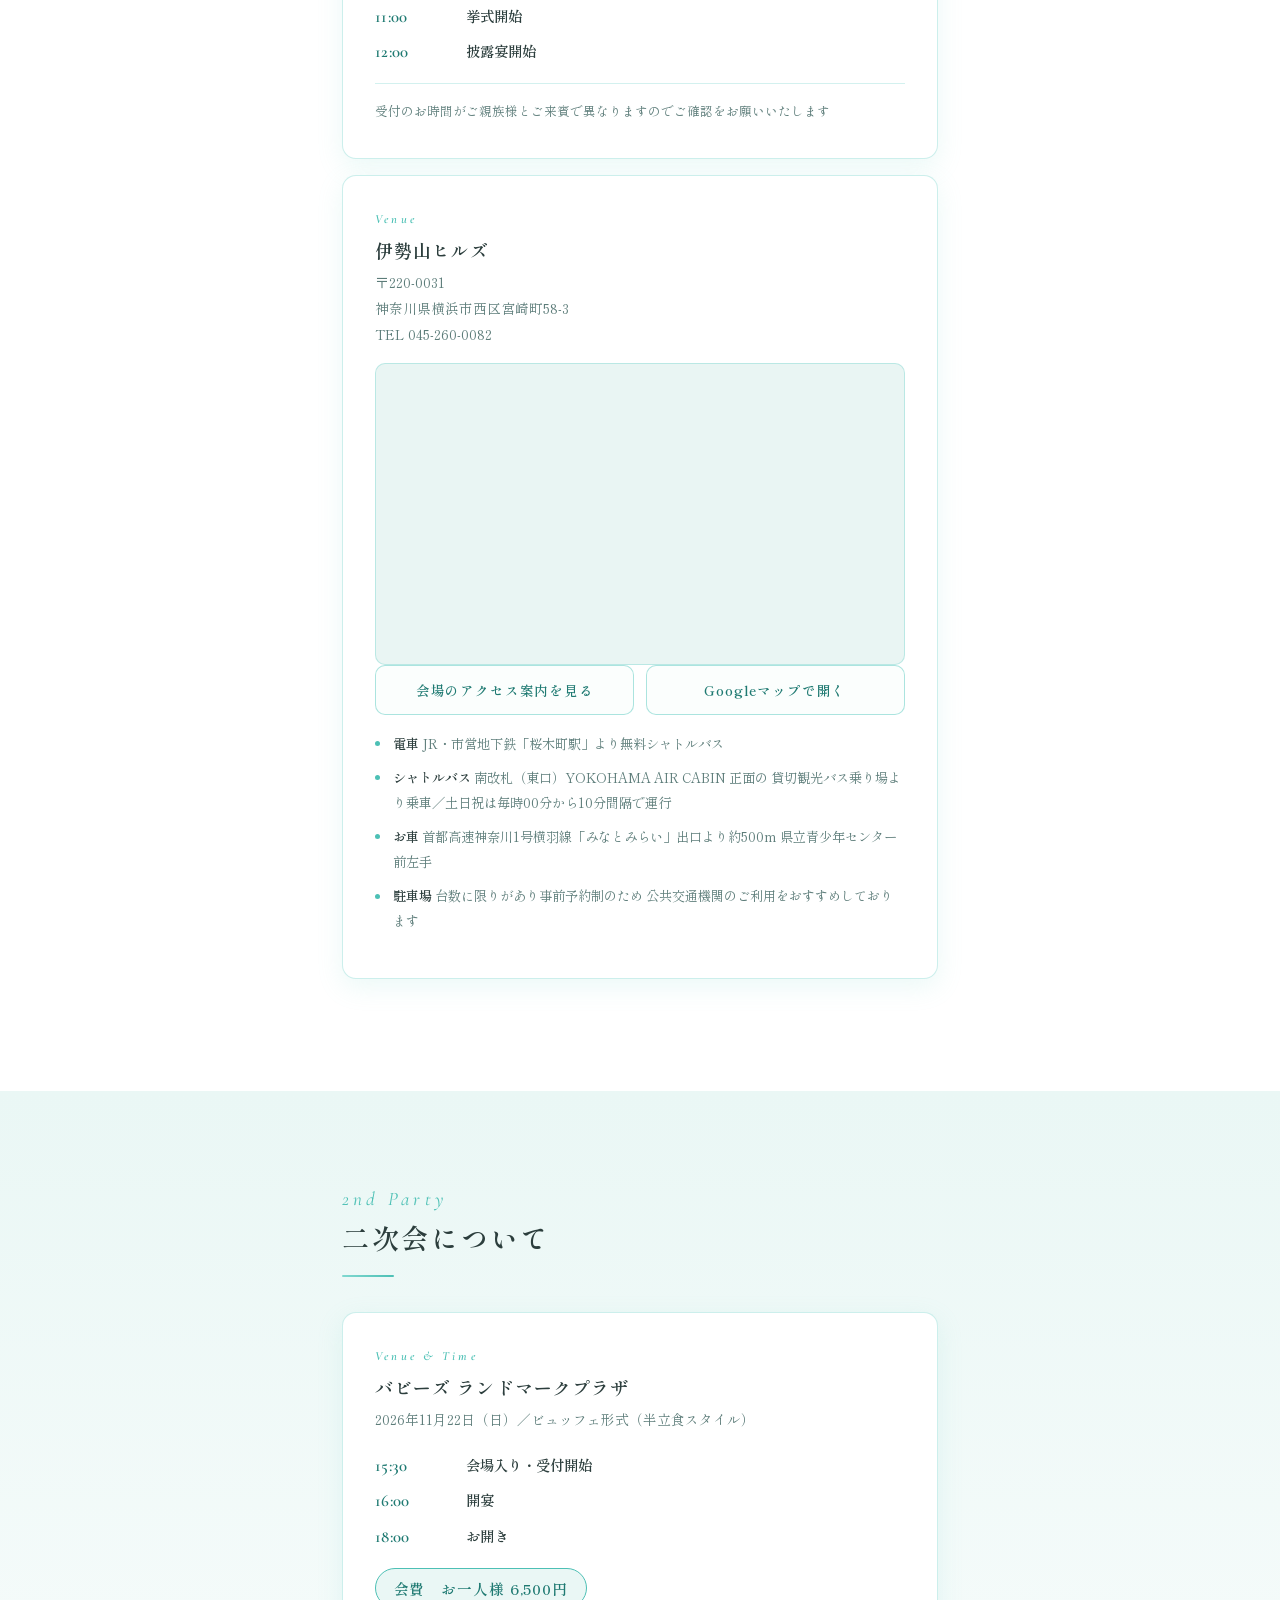
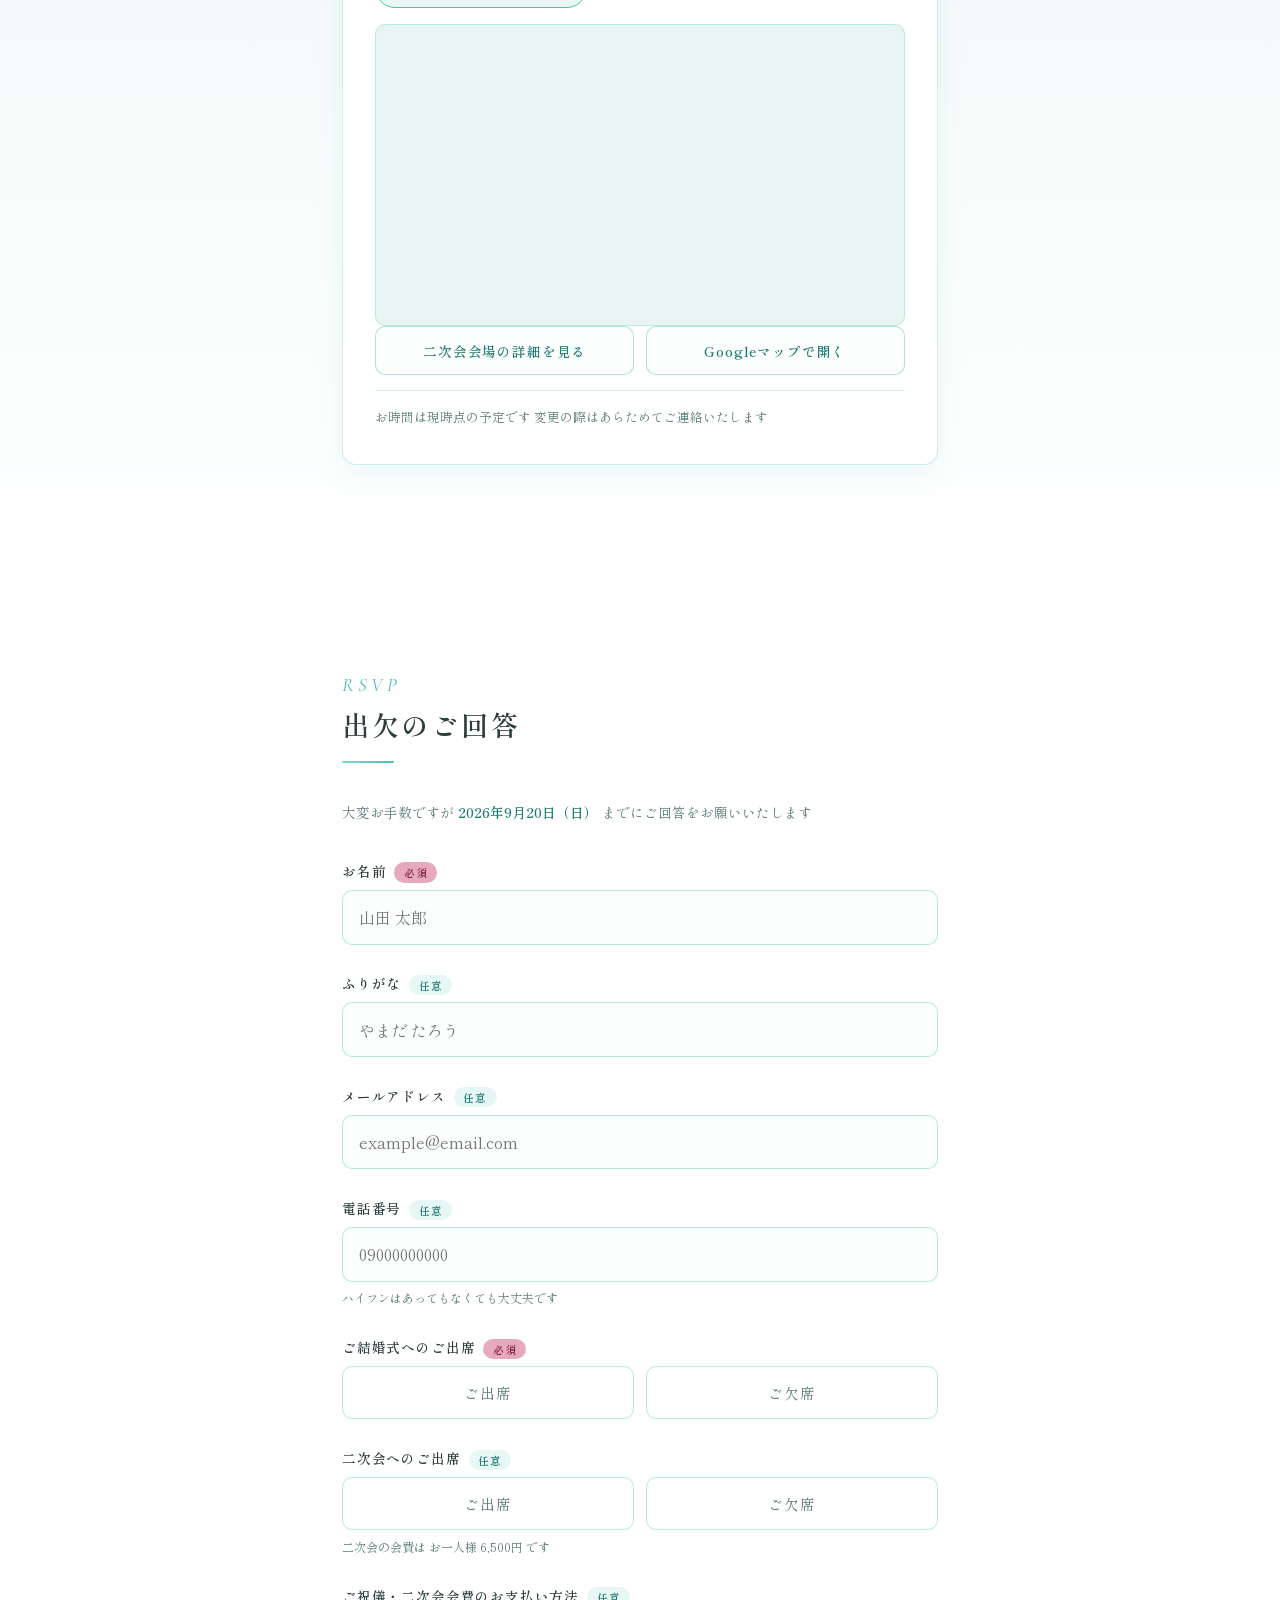
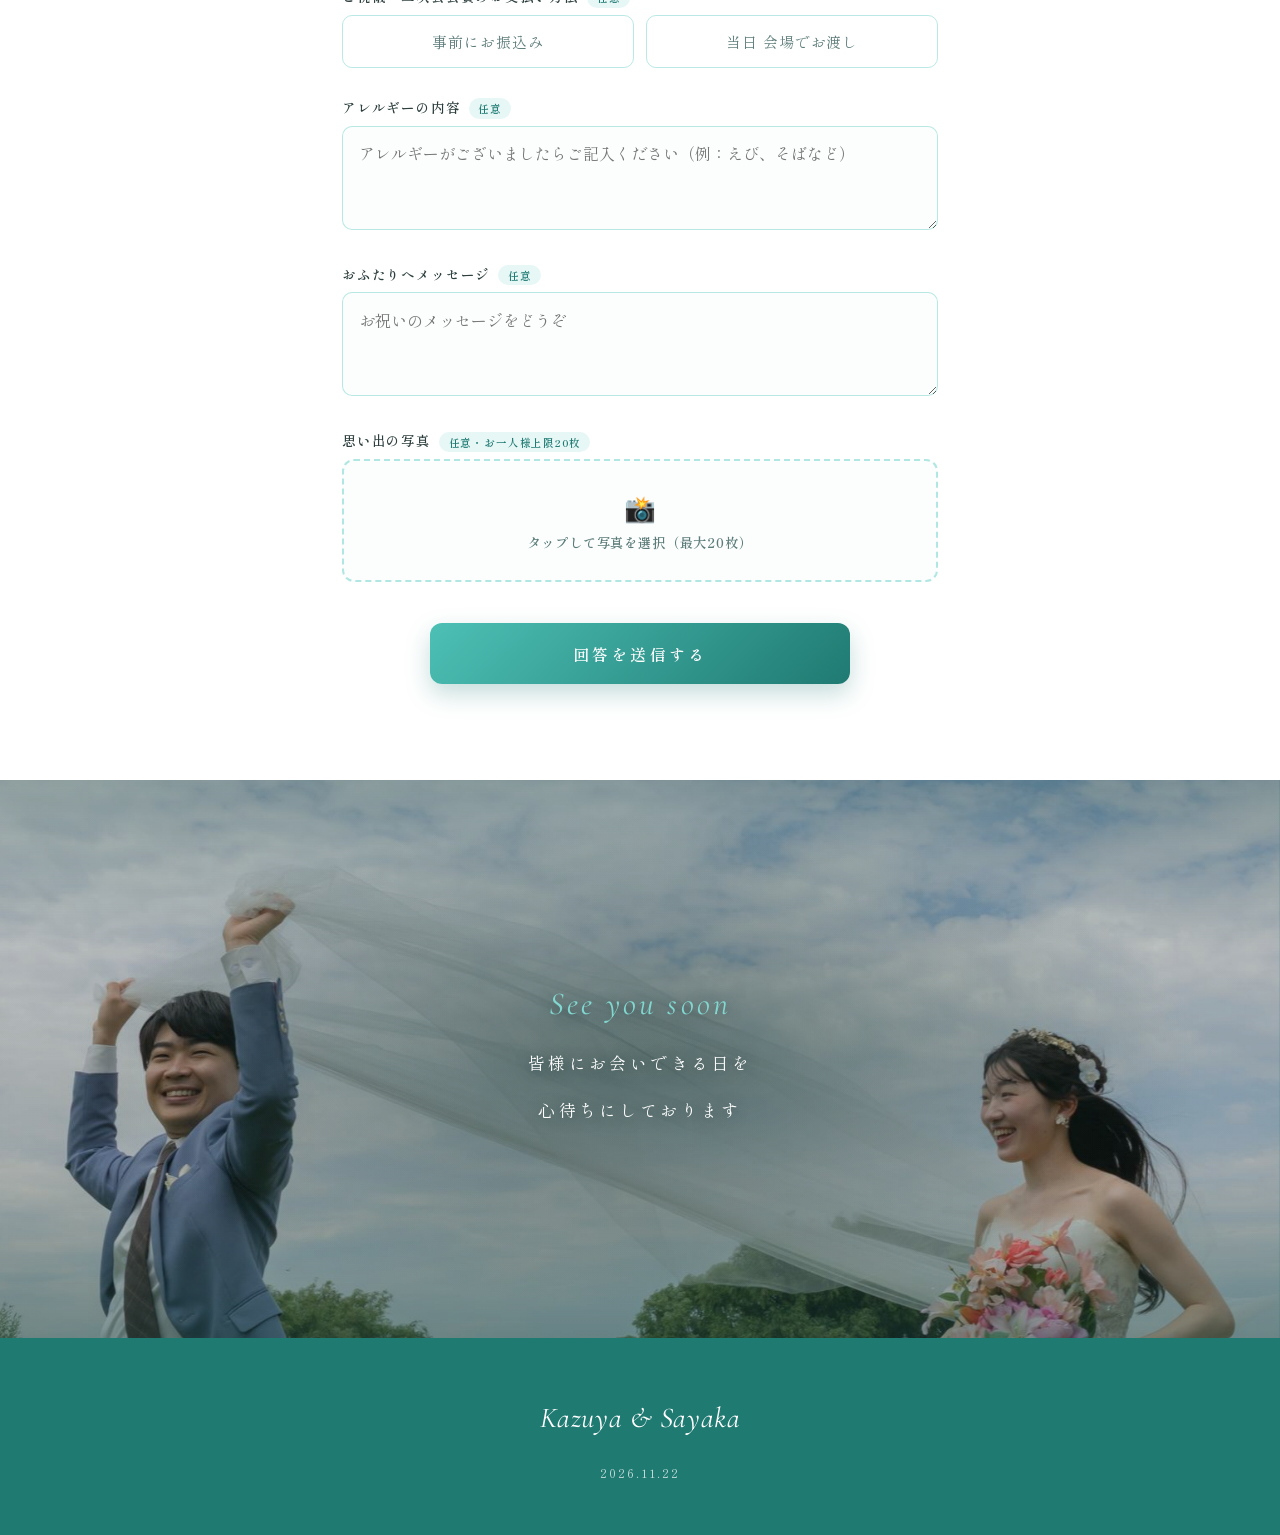
==== commit b3342399: "写真の帯をページ最後（回答フォームの後）へ移動 締めくくりとして見えるよう フッターの直前に配置し直した。  Co-Authored-By: Claude Opus 5 <noreply@anthro" ====
--- a/index.html
+++ b/index.html
@@ -201,21 +201,6 @@
   <div class="g-dots" id="g-dots"></div>
 </section>
 
-<!-- ══ 写真の帯（アクセント） ══ -->
-<section class="photo-band" id="photo-band">
-  <div class="pb-media" id="pb-media">
-    <picture>
-      <source media="(min-width:900px)" srcset="images/band-d.jpg">
-      <img src="images/band-m.jpg" alt="" loading="lazy" decoding="async">
-    </picture>
-  </div>
-  <div class="pb-overlay"></div>
-  <div class="pb-text">
-    <p class="pb-script">See you soon</p>
-    <p class="pb-lead">皆様にお会いできる日を<br>心待ちにしております</p>
-  </div>
-</section>
-
 <!-- ══ 一次会：スケジュールと会場 ══ -->
 <section id="info" data-v="ceremony">
   <div class="section fade-in">
@@ -429,6 +414,21 @@
   </div>
 </section>
 
+<!-- ══ 写真の帯（締めくくり） ══ -->
+<section class="photo-band" id="photo-band">
+  <div class="pb-media" id="pb-media">
+    <picture>
+      <source media="(min-width:900px)" srcset="images/band-d.jpg">
+      <img src="images/band-m.jpg" alt="" loading="lazy" decoding="async">
+    </picture>
+  </div>
+  <div class="pb-overlay"></div>
+  <div class="pb-text">
+    <p class="pb-script">See you soon</p>
+    <p class="pb-lead">皆様にお会いできる日を<br>心待ちにしております</p>
+  </div>
+</section>
+
 <footer>
   <span class="footer-names">Kazuya &amp; Sayaka</span>
   <p>2026.11.22</p>
